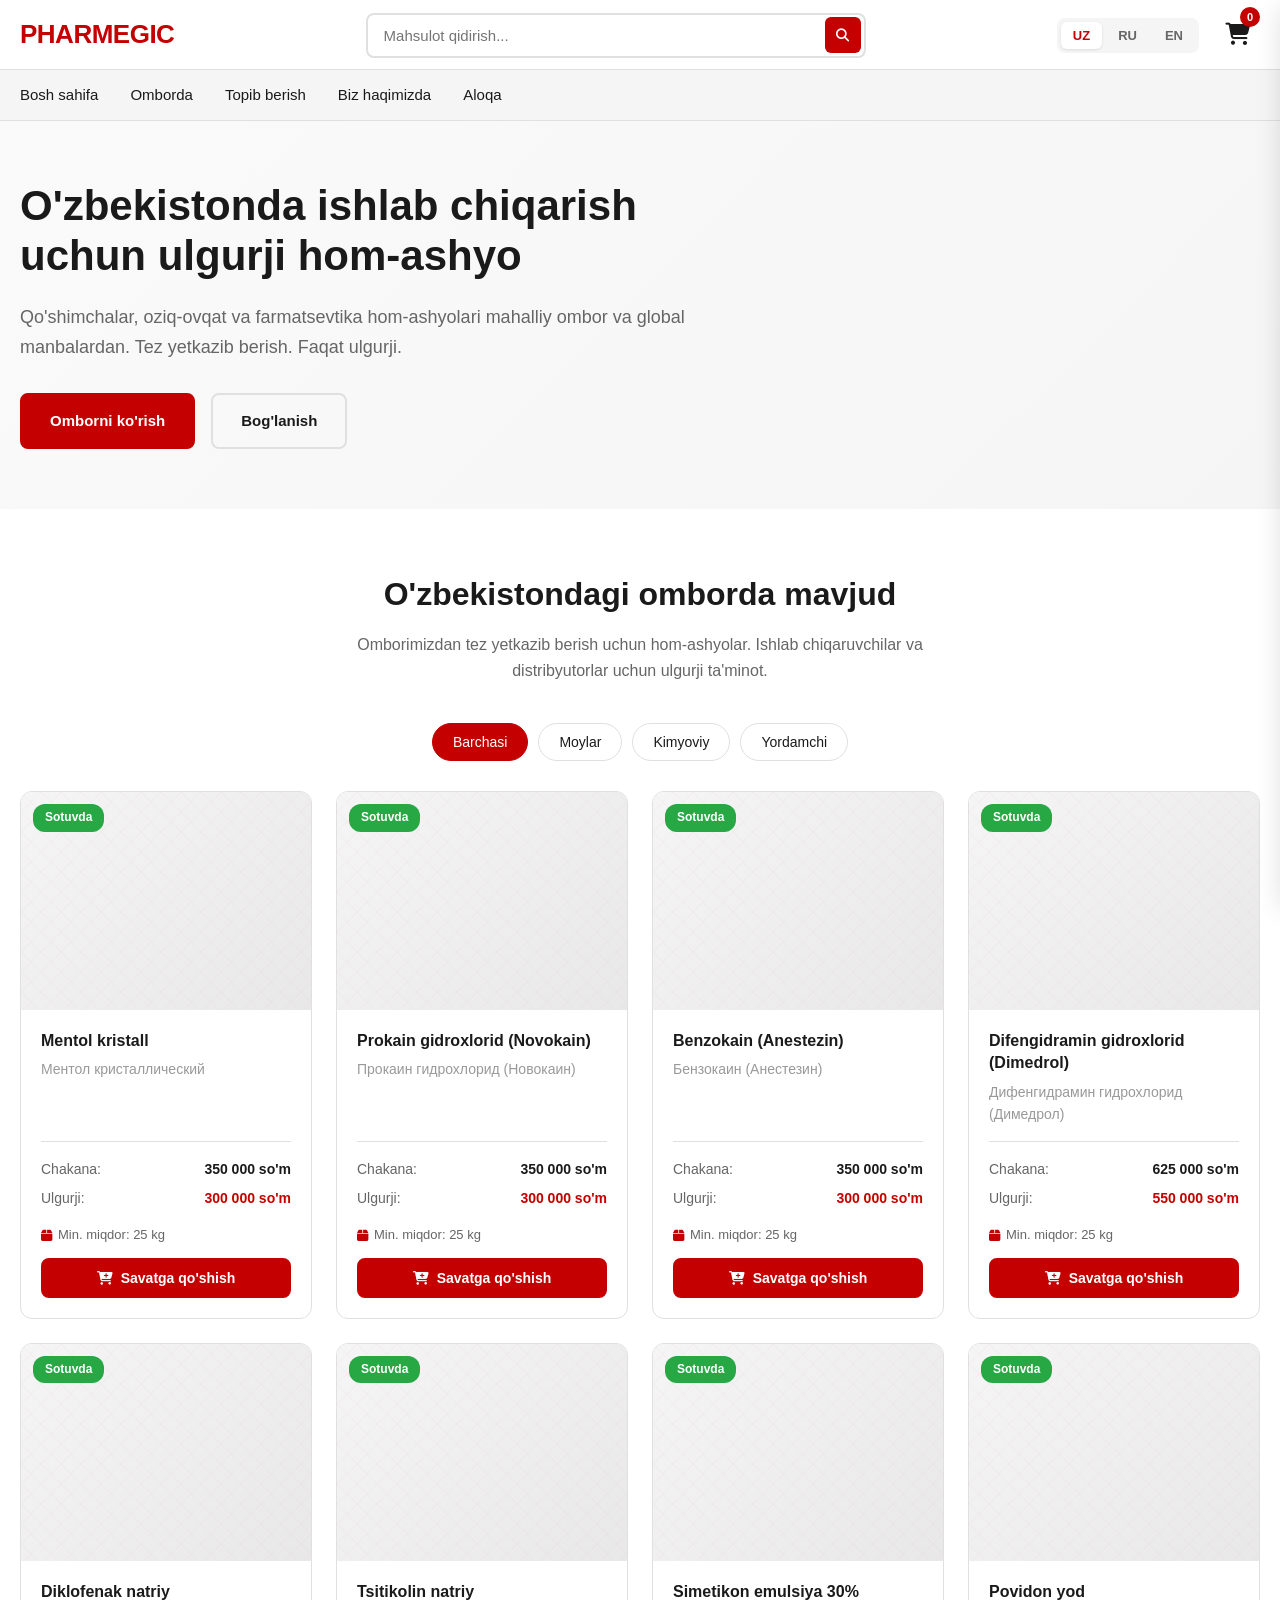
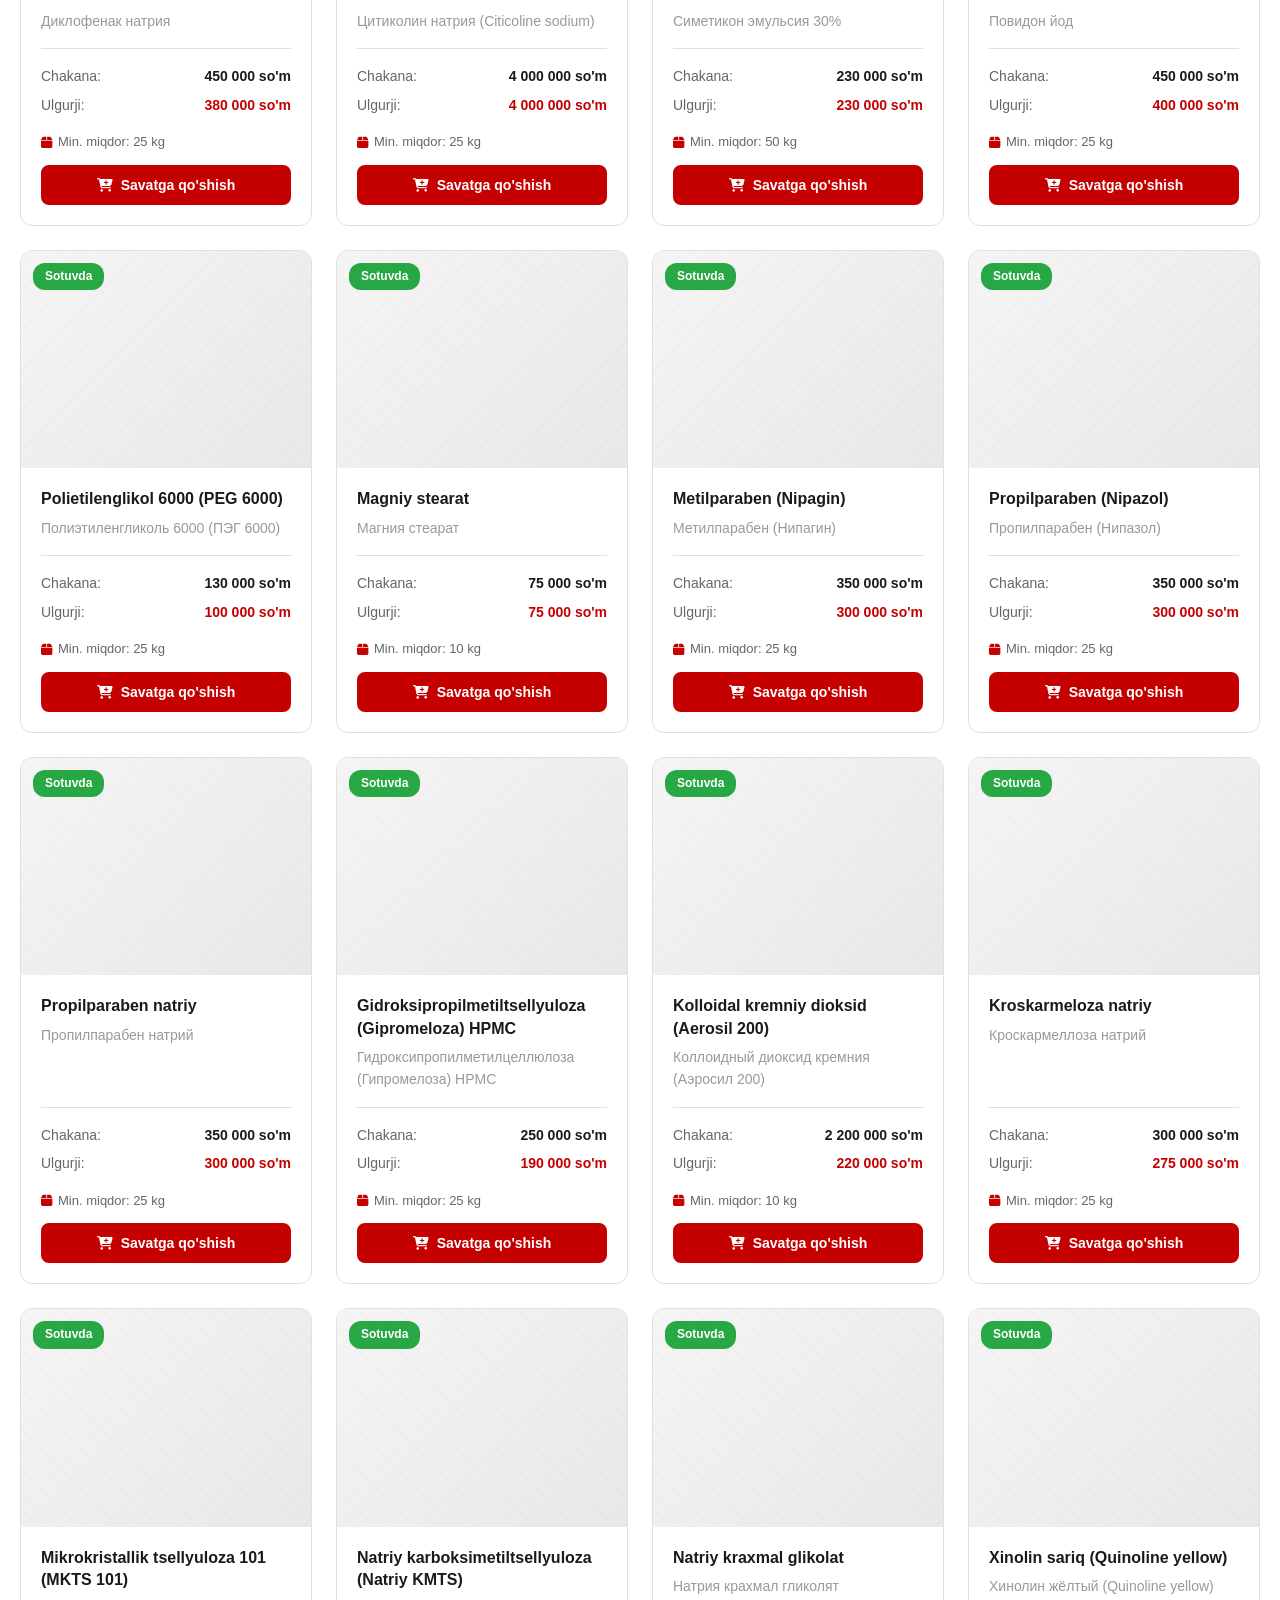
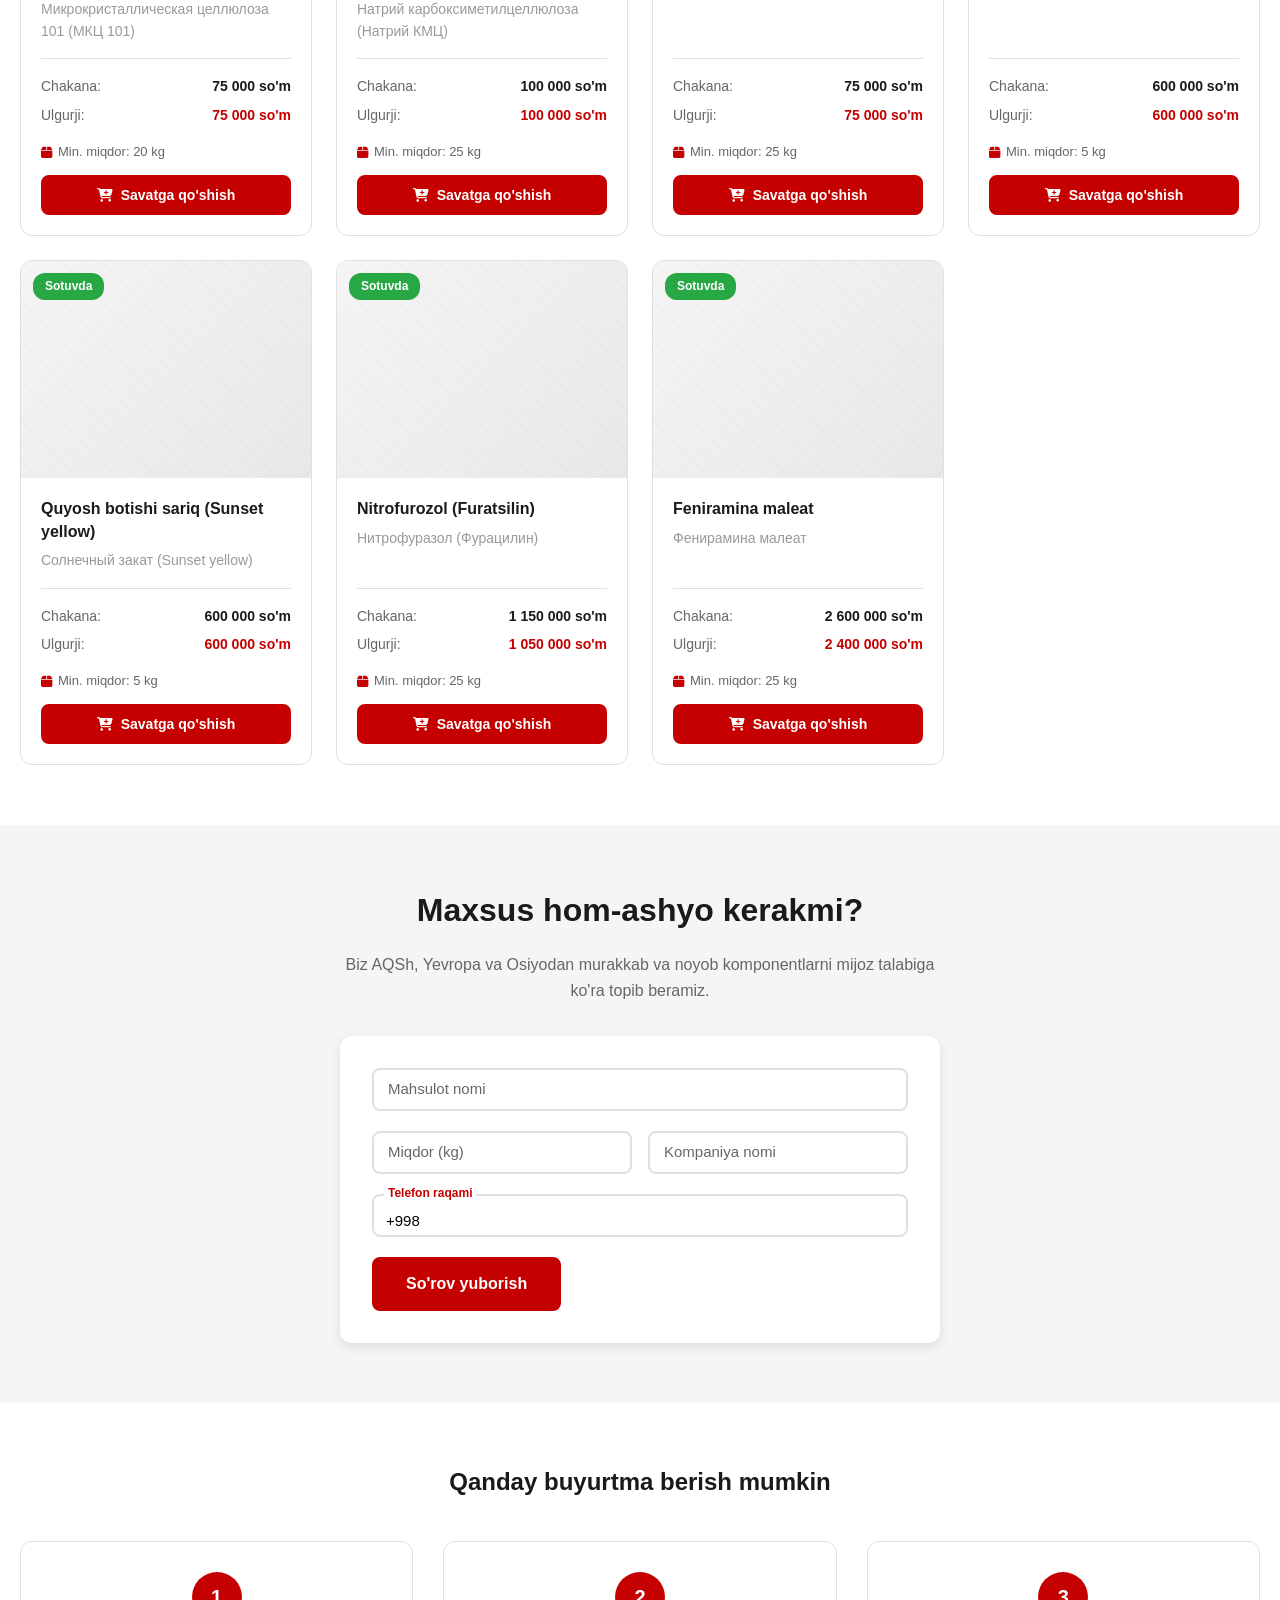
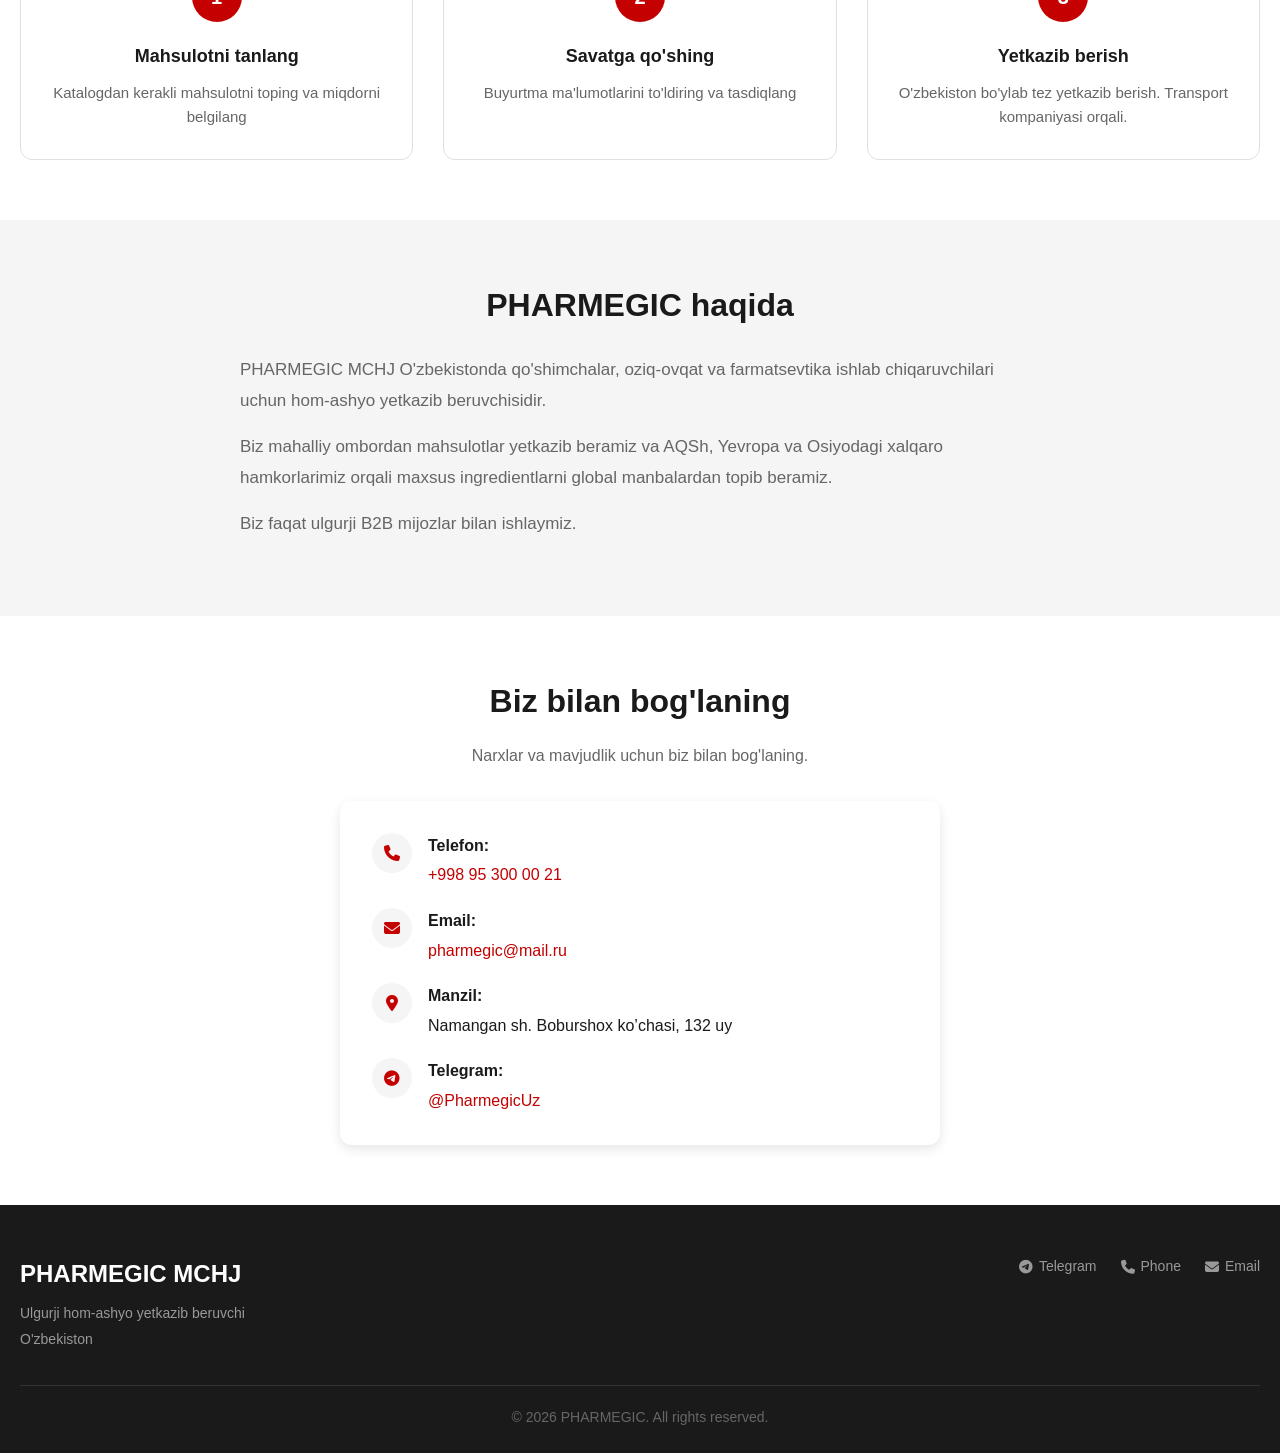
==== index.html @ c4063fd5 "Add files via upload" ====
<!DOCTYPE html>
<html lang="uz">
<head>
    <meta charset="UTF-8">
    <meta name="viewport" content="width=device-width, initial-scale=1.0, maximum-scale=1.0, user-scalable=no">
    <title>PHARMEGIC - Wholesale Raw Materials</title>
    <link rel="stylesheet" href="style.css">
    <link rel="stylesheet" href="https://cdnjs.cloudflare.com/ajax/libs/font-awesome/6.4.0/css/all.min.css">
<base target="_blank">
</head>
<script src="https://telegram.org/js/telegram-web-app.js"></script>
<body>
    <!-- Header -->
    <header class="header">
        <div class="container">
            <div class="header-inner">
                <a href="#" class="logo">PHARMEGIC</a>

                <div class="header-search">
                    <input type="text" id="searchInput" placeholder="Mahsulot qidirish..." data-uz="Mahsulot qidirish..." data-ru="Поиск товаров..." data-en="Search products...">
                    <button onclick="searchProducts()"><i class="fas fa-search"></i></button>
                </div>

                <div class="header-actions">
                    <div class="lang-switcher">
                        <button class="lang-btn active" onclick="setLang('uz')">UZ</button>
                        <button class="lang-btn" onclick="setLang('ru')">RU</button>
                        <button class="lang-btn" onclick="setLang('en')">EN</button>
                    </div>
                    <div class="cart-icon" onclick="toggleCart()">
                        <i class="fas fa-shopping-cart"></i>
                        <span class="cart-count" id="cartCount">0</span>
                    </div>
                    <button class="mobile-menu-btn" onclick="toggleMenu()">☰</button>
                </div>
            </div>
        </div>
    </header>

    <!-- Navigation -->
    <nav class="main-nav">
        <div class="container">
            <div class="nav-inner">
                <a href="#home" data-uz="Bosh sahifa" data-ru="Главная" data-en="Home">Bosh sahifa</a>
                <a href="#stock" data-uz="Omborda" data-ru="В наличии" data-en="In Stock">Omborda</a>
                <a href="#sourcing" data-uz="Topib berish" data-ru="Поиск" data-en="Sourcing">Topib berish</a>
                <a href="#about" data-uz="Biz haqimizda" data-ru="О нас" data-en="About">Biz haqimizda</a>
                <a href="#contact" data-uz="Aloqa" data-ru="Контакты" data-en="Contact">Aloqa</a>
            </div>
        </div>
    </nav>

    <!-- Mobile Menu -->
    <div class="mobile-menu" id="mobileMenu">
        <div class="mobile-search">
            <input type="text" id="mobileSearchInput" placeholder="Mahsulot qidirish...">
            <button onclick="searchProductsMobile()"><i class="fas fa-search"></i></button>
        </div>
        <nav class="mobile-nav">
            <a href="#home" onclick="toggleMenu()" data-uz="Bosh sahifa" data-ru="Главная" data-en="Home">Bosh sahifa</a>
            <a href="#stock" onclick="toggleMenu()" data-uz="Omborda" data-ru="В наличии" data-en="In Stock">Omborda</a>
            <a href="#sourcing" onclick="toggleMenu()" data-uz="Topib berish" data-ru="Поиск" data-en="Sourcing">Topib berish</a>
            <a href="#about" onclick="toggleMenu()" data-uz="Biz haqimizda" data-ru="О нас" data-en="About">Biz haqimizda</a>
            <a href="#contact" onclick="toggleMenu()" data-uz="Aloqa" data-ru="Контакты" data-en="Contact">Aloqa</a>
        </nav>
        <div class="mobile-cart-btn" onclick="toggleCart()">
            <i class="fas fa-shopping-cart"></i>
            <span data-uz="Savat" data-ru="Корзина" data-en="Cart">Savat</span>
            <span class="cart-count-mobile" id="cartCountMobile">0</span>
        </div>
    </div>

    <!-- Hero Section -->
    <section id="home" class="hero">
        <div class="container">
            <div class="hero-content">
                <h1 data-uz="O'zbekistonda ishlab chiqarish uchun ulgurji hom-ashyo" 
                    data-ru="Оптовое сырье для производства в Узбекистане" 
                    data-en="Wholesale Raw Materials for Production in Uzbekistan">
                    O'zbekistonda ishlab chiqarish uchun ulgurji hom-ashyo
                </h1>
                <p data-uz="Qo'shimchalar, oziq-ovqat va farmatsevtika hom-ashyolari mahalliy ombor va global manbalardan. Tez yetkazib berish. Faqat ulgurji." 
                   data-ru="Сырье для добавок, пищевых и фармацевтических продуктов из местного склада и глобальных источников. Быстрая доставка. Только опт." 
                   data-en="Supplements, food and pharmaceutical raw materials from local stock and global sourcing. Fast delivery. Wholesale only.">
                    Qo'shimchalar, oziq-ovqat va farmatsevtika hom-ashyolari mahalliy ombor va global manbalardan. Tez yetkazib berish. Faqat ulgurji.
                </p>
                <div class="hero-buttons">
                    <a href="#stock" class="btn btn-red" data-uz="Omborni ko'rish" data-ru="Смотреть склад" data-en="View Stock">Omborni ko'rish</a>
                    <a href="#contact" class="btn btn-outline" data-uz="Bog'lanish" data-ru="Связаться" data-en="Contact">Bog'lanish</a>
                </div>
            </div>
        </div>
    </section>

    <!-- Stock Section -->
    <section id="stock" class="section">
        <div class="container">
            <div class="section-header">
                <h2 data-uz="O'zbekistondagi omborda mavjud" data-ru="В наличии на складе в Узбекистане" data-en="Available from Stock in Uzbekistan">O'zbekistondagi omborda mavjud</h2>
                <p data-uz="Omborimizdan tez yetkazib berish uchun hom-ashyolar. Ishlab chiqaruvchilar va distribyutorlar uchun ulgurji ta'minot." 
                   data-ru="Сырье для быстрой доставки со склада. Оптовые поставки для производителей и дистрибьюторов." 
                   data-en="Raw materials available for fast delivery from our warehouse. Wholesale supply for manufacturers and distributors.">
                    Omborimizdan tez yetkazib berish uchun hom-ashyolar. Ishlab chiqaruvchilar va distribyutorlar uchun ulgurji ta'minot.
                </p>
            </div>

            <!-- Filters -->
            <div class="filters">
                <button class="filter-btn active" onclick="filterProducts('all')" data-uz="Barchasi" data-ru="Все" data-en="All">Barchasi</button>
                <button class="filter-btn" onclick="filterProducts('oil')" data-uz="Moylar" data-ru="Масла" data-en="Oils">Moylar</button>
                <button class="filter-btn" onclick="filterProducts('chemical')" data-uz="Kimyoviy" data-ru="Химические" data-en="Chemical">Kimyoviy</button>
                <button class="filter-btn" onclick="filterProducts('excipient')" data-uz="Yordamchi" data-ru="Вспомогательные" data-en="Excipients">Yordamchi</button>
            </div>

            <div class="products-grid" id="productsGrid">
                <!-- Products will be loaded by JS -->
            </div>
        </div>
    </section>

    <!-- Sourcing Section -->
    <section id="sourcing" class="section section-gray">
        <div class="container">
            <div class="sourcing-content">
                <h2 data-uz="Maxsus hom-ashyo kerakmi?" data-ru="Нужно специальное сырье?" data-en="Need a specific raw material?">Maxsus hom-ashyo kerakmi?</h2>
                <p data-uz="Biz AQSh, Yevropa va Osiyodan murakkab va noyob komponentlarni mijoz talabiga ko'ra topib beramiz." 
                   data-ru="Мы находим сложные и редкие ингредиенты из США, Европы и Азии по запросу клиента." 
                   data-en="We source complex and rare ingredients from USA, Europe and Asia under client request.">
                    Biz AQSh, Yevropa va Osiyodan murakkab va noyob komponentlarni mijoz talabiga ko'ra topib beramiz.
                </p>

                <form class="sourcing-form" id="sourcingForm" onsubmit="submitSourcingRequest(event)">
                    <div class="form-group">
                        <input type="text" id="sourcingProduct" required placeholder=" " 
                               data-uz-placeholder="Mahsulot nomi" data-ru-placeholder="Название продукта" data-en-placeholder="Product name">
                        <label data-uz="Mahsulot nomi" data-ru="Название продукта" data-en="Product name">Mahsulot nomi</label>
                    </div>
                    <div class="form-row">
                        <div class="form-group">
                            <input type="number" id="sourcingQuantity" required placeholder=" " min="1">
                            <label data-uz="Miqdor (kg)" data-ru="Количество (кг)" data-en="Quantity (kg)">Miqdor (kg)</label>
                        </div>
                        <div class="form-group">
                            <input type="text" id="sourcingCompany" required placeholder=" ">
                            <label data-uz="Kompaniya nomi" data-ru="Название компании" data-en="Company name">Kompaniya nomi</label>
                        </div>
                    </div>
                    <div class="form-group">
                        <input type="tel" id="sourcingPhone" required placeholder=" " value="+998">
                        <label data-uz="Telefon raqami" data-ru="Номер телефона" data-en="Phone number">Telefon raqami</label>
                    </div>
                    <button type="submit" class="btn btn-red btn-large" data-uz="So'rov yuborish" data-ru="Отправить запрос" data-en="Send request">So'rov yuborish</button>
                </form>
            </div>
        </div>
    </section>

    <!-- How to Order -->
    <section class="section">
        <div class="container">
            <h2 class="text-center" data-uz="Qanday buyurtma berish mumkin" data-ru="Как сделать заказ" data-en="How to order">Qanday buyurtma berish mumkin</h2>
            <div class="steps">
                <div class="step">
                    <div class="step-number">1</div>
                    <h3 data-uz="Mahsulotni tanlang" data-ru="Выберите продукт" data-en="Select product">Mahsulotni tanlang</h3>
                    <p data-uz="Katalogdan kerakli mahsulotni toping va miqdorni belgilang" 
                       data-ru="Найдите нужный продукт в каталоге и укажите количество" 
                       data-en="Find the product in catalog and specify quantity">Katalogdan kerakli mahsulotni toping va miqdorni belgilang</p>
                </div>
                <div class="step">
                    <div class="step-number">2</div>
                    <h3 data-uz="Savatga qo'shing" data-ru="Добавьте в корзину" data-en="Add to cart">Savatga qo'shing</h3>
                    <p data-uz="Buyurtma ma'lumotlarini to'ldiring va tasdiqlang" 
                       data-ru="Заполните данные заказа и подтвердите" 
                       data-en="Fill order details and confirm">Buyurtma ma'lumotlarini to'ldiring va tasdiqlang</p>
                </div>
                <div class="step">
                    <div class="step-number">3</div>
                    <h3 data-uz="Yetkazib berish" data-ru="Доставка" data-en="Delivery">Yetkazib berish</h3>
                    <p data-uz="O'zbekiston bo'ylab tez yetkazib berish. Transport kompaniyasi orqali." 
                       data-ru="Быстрая доставка по Узбекистану. Через транспортную компанию." 
                       data-en="Fast delivery across Uzbekistan. Via transport company.">O'zbekiston bo'ylab tez yetkazib berish. Transport kompaniyasi orqali.</p>
                </div>
            </div>
        </div>
    </section>

    <!-- About Section -->
    <section id="about" class="section section-gray">
        <div class="container">
            <div class="about-content">
                <h2 data-uz="PHARMEGIC haqida" data-ru="О PHARMEGIC" data-en="About PHARMEGIC">PHARMEGIC haqida</h2>
                <p data-uz="PHARMEGIC MCHJ O'zbekistonda qo'shimchalar, oziq-ovqat va farmatsevtika ishlab chiqaruvchilari uchun hom-ashyo yetkazib beruvchisidir." 
                   data-ru="PHARMEGIC МЧЖ — поставщик сырья для производителей добавок, пищевых и фармацевтических продуктов в Узбекистане." 
                   data-en="PHARMEGIC LLC is a raw materials supplier for supplement, food and pharmaceutical manufacturers in Uzbekistan.">
                    PHARMEGIC MCHJ O'zbekistonda qo'shimchalar, oziq-ovqat va farmatsevtika ishlab chiqaruvchilari uchun hom-ashyo yetkazib beruvchisidir.
                </p>
                <p data-uz="Biz mahalliy ombordan mahsulotlar yetkazib beramiz va AQSh, Yevropa va Osiyodagi xalqaro hamkorlarimiz orqali maxsus ingredientlarni global manbalardan topib beramiz." 
                   data-ru="Мы поставляем продукцию из местного склада и находим специальные ингредиенты из глобальных источников через наших международных партнеров в США, Европе и Азии." 
                   data-en="We supply products from local stock and source special ingredients globally through our international partners in the USA, Europe and Asia.">
                    Biz mahalliy ombordan mahsulotlar yetkazib beramiz va AQSh, Yevropa va Osiyodagi xalqaro hamkorlarimiz orqali maxsus ingredientlarni global manbalardan topib beramiz.
                </p>
                <p data-uz="Biz faqat ulgurji B2B mijozlar bilan ishlaymiz." data-ru="Мы работаем только с оптовыми B2B клиентами." data-en="We work only with wholesale B2B clients.">
                    <strong>Biz faqat ulgurji B2B mijozlar bilan ishlaymiz.</strong>
                </p>
            </div>
        </div>
    </section>

    <!-- Contact Section -->
    <section id="contact" class="section">
        <div class="container">
            <div class="contact-content">
                <h2 data-uz="Biz bilan bog'laning" data-ru="Свяжитесь с нами" data-en="Contact us">Biz bilan bog'laning</h2>
                <p data-uz="Narxlar va mavjudlik uchun biz bilan bog'laning." 
                   data-ru="Для уточнения цен и наличия свяжитесь с нами." 
                   data-en="For prices and availability please contact us.">
                    Narxlar va mavjudlik uchun biz bilan bog'laning.
                </p>

                <div class="contact-info">
                    <div class="contact-item">
                        <i class="fas fa-phone"></i>
                        <div>
                            <strong data-uz="Telefon:" data-ru="Телефон:" data-en="Phone:">Telefon:</strong>
                            <a href="tel:+998953000021">+998 95 300 00 21</a>
                        </div>
                    </div>
                    <div class="contact-item">
                        <i class="fas fa-envelope"></i>
                        <div>
                            <strong>Email:</strong>
                            <a href="mailto:pharmegic@mail.ru">pharmegic@mail.ru</a>
                        </div>
                    </div>
                    <div class="contact-item">
                        <i class="fas fa-map-marker-alt"></i>
                        <div>
                            <strong data-uz="Manzil:" data-ru="Адрес:" data-en="Address:">Manzil:</strong>
                            <span data-uz="Namangan sh. Boburshox ko’chasi, 132 uy" data-ru="Город Наманган, улица Бабуршок, дом 132" data-en="Namangan city, Baburshok street, house 132">Namangan sh. Boburshox ko’chasi, 132 uy</span>
                        </div>
                    </div>
                    <div class="contact-item">
                        <i class="fab fa-telegram"></i>
                        <div>
                            <strong>Telegram:</strong>
                            <a href="https://t.me/PharmegicUz" target="_blank">@PharmegicUz</a>
                        </div>
                    </div>
                </div>
            </div>
        </div>
    </section>

    <!-- Footer -->
    <footer class="footer">
        <div class="container">
            <div class="footer-content">
                <div class="footer-brand">
                    <h3>PHARMEGIC MCHJ</h3>
                    <p data-uz="Ulgurji hom-ashyo yetkazib beruvchi" data-ru="Поставщик оптового сырья" data-en="Wholesale raw materials supplier">Ulgurji hom-ashyo yetkazib beruvchi</p>
                    <p>O'zbekiston</p>
                </div>
                <div class="footer-links">
                    <a href="https://t.me/PharmegicUz" target="_blank"><i class="fab fa-telegram"></i> Telegram</a>
                    <a href="tel:+998953000021"><i class="fas fa-phone"></i> Phone</a>
                    <a href="mailto:pharmegic@mail.ru"><i class="fas fa-envelope"></i> Email</a>
                </div>
            </div>
            <div class="footer-bottom">
                <p>&copy; 2026 PHARMEGIC. All rights reserved.</p>
            </div>
        </div>
    </footer>

    <!-- Product Modal -->
    <div class="modal" id="productModal">
        <div class="modal-content modal-large">
            <button class="modal-close" onclick="closeModal()">&times;</button>
            <div class="modal-body" id="modalBody">
                <!-- Content loaded by JS -->
            </div>
        </div>
    </div>

    <!-- Cart Sidebar -->
    <div class="cart-sidebar" id="cartSidebar">
        <div class="cart-header">
            <h3 data-uz="Savat" data-ru="Корзина" data-en="Cart">Savat</h3>
            <button class="cart-close" onclick="toggleCart()">&times;</button>
        </div>
        <div class="cart-items" id="cartItems">
            <!-- Cart items loaded by JS -->
        </div>
        <div class="cart-footer" id="cartFooter">
            <div class="cart-total">
                <span data-uz="Jami:" data-ru="Итого:" data-en="Total:">Jami:</span>
                <strong id="cartTotal">0</strong>
            </div>
            <button class="btn btn-red btn-block" onclick="openUserTypeModal()" data-uz="Buyurtma berish" data-ru="Оформить заказ" data-en="Place order">Buyurtma berish</button>
        </div>
    </div>
    <div class="cart-overlay" id="cartOverlay" onclick="toggleCart()"></div>

    <!-- User Type Selection Modal -->
    <div class="modal" id="userTypeModal">
        <div class="modal-content">
            <button class="modal-close" onclick="closeUserTypeModal()">&times;</button>
            <div class="modal-body">
                <h2 class="text-center" data-uz="Kim sifatida davom etasiz?" data-ru="Как вы хотите продолжить?" data-en="How would you like to continue?">Kim sifatida davom etasiz?</h2>
                <p class="text-center text-muted" data-uz="Iltimos, shaxs turini tanlang" data-ru="Пожалуйста, выберите тип лица" data-en="Please select user type">Iltimos, shaxs turini tanlang</p>

                <div class="user-type-options">
                    <div class="user-type-card" onclick="selectUserType('individual')">
                        <div class="user-type-icon">
                            <i class="fas fa-user"></i>
                        </div>
                        <h3 data-uz="Jismoniy shaxs" data-ru="Физическое лицо" data-en="Individual">Jismoniy shaxs</h3>
                        <p data-uz="Click orqali to'lov" data-ru="Оплата через Click" data-en="Payment via Click">Click orqali to'lov</p>
                        <span class="user-type-badge" data-uz="Tez va qulay" data-ru="Быстро и удобно" data-en="Fast & easy">Tez va qulay</span>
                    </div>

                    <div class="user-type-card" onclick="selectUserType('legal')">
                        <div class="user-type-icon legal">
                            <i class="fas fa-building"></i>
                        </div>
                        <h3 data-uz="Yuridik shaxs" data-ru="Юридическое лицо" data-en="Legal entity">Yuridik shaxs</h3>
                        <p data-uz="Dogovor orqali hisob-kitob" data-ru="Оплата по договору" data-en="Payment by contract">Dogovor orqali hisob-kitob</p>
                        <span class="user-type-badge legal" data-uz="Rasmiy hujjatlar" data-ru="Официальные документы" data-en="Official documents">Rasmiy hujjatlar</span>
                    </div>
                </div>
            </div>
        </div>
    </div>

    <!-- Individual Checkout Modal (Click Payment) - EMAIL REMOVED -->
    
    <!-- Individual Checkout Modal (Click Payment) -->
    <div class="modal" id="individualCheckoutModal">
        <div class="modal-content">
            <button class="modal-close" onclick="closeIndividualCheckout()">&times;</button>
            <div class="modal-body">
                <div class="checkout-header">
                    <div class="checkout-icon individual">
                        <i class="fas fa-user"></i>
                    </div>
                    <h2 data-uz="Jismoniy shaxs uchun buyurtma" data-ru="Заказ для физического лица" data-en="Order for individual">Jismoniy shaxs uchun buyurtma</h2>
                    <p class="payment-method" data-uz="To'lov usuli: Click" data-ru="Способ оплаты: Click" data-en="Payment method: Click">To'lov usuli: Click</p>
                </div>

                <form id="individualCheckoutForm" onsubmit="submitIndividualOrder(event)">
                    <div class="form-group">
                        <input type="text" id="individualName" required placeholder=" ">
                        <label data-uz="Ism familiya" data-ru="ФИО" data-en="Full name">Ism familiya</label>
                    </div>
                    <div class="form-group">
                        <input type="tel" id="individualPhone" required placeholder=" " value="+998">
                        <label data-uz="Telefon raqami" data-ru="Номер телефона" data-en="Phone number">Telefon raqami</label>
                    </div>
                    <div class="form-group">
                        <textarea id="individualAddress" rows="2" required placeholder=" "></textarea>
                        <label data-uz="Yetkazib berish manzili" data-ru="Адрес доставки" data-en="Delivery address">Yetkazib berish manzili</label>
                    </div>
                    <div class="form-group">
                        <textarea id="individualComment" rows="2" placeholder=" "></textarea>
                        <label data-uz="Izoh (ixtiyoriy)" data-ru="Комментарий (необязательно)" data-en="Comment (optional)">Izoh (ixtiyoriy)</label>
                    </div>

                    <div class="order-summary" id="individualOrderSummary">
                        <!-- Order summary -->
                    </div>

                    <!-- O'CHIRILDI: Bu bo'lim endi kerak emas -->
                    <!-- 
                    <div class="payment-info">
                        ...
                    </div> 
                    -->

                    <button type="submit" class="btn btn-red btn-large btn-block" data-uz="Buyurtma berish va to'lov" data-ru="Оформить заказ и оплатить" data-en="Place order and pay">
                        <i class="fas fa-lock"></i> Buyurtma berish va to'lov
                    </button>
                    
                    <p style="text-align: center; margin-top: 12px; font-size: 13px; color: #666;">
                        <i class="fas fa-shield-alt"></i> 
                        <span data-uz="Click orqali xavfsiz to'lov" data-ru="Безопасная оплата через Click" data-en="Secure payment via Click">Click orqali xavfsiz to'lov</span>
                    </p>
                </form>
            </div>
        </div>
    </div>


    <!-- Legal Checkout Modal (Contract) - EMAIL REMOVED -->
    <div class="modal" id="legalCheckoutModal">
        <div class="modal-content modal-large">
            <button class="modal-close" onclick="closeLegalCheckout()">&times;</button>
            <div class="modal-body">
                <div class="checkout-header">
                    <div class="checkout-icon legal">
                        <i class="fas fa-building"></i>
                    </div>
                    <h2 data-uz="Yuridik shaxs uchun buyurtma" data-ru="Заказ для юридического лица" data-en="Order for legal entity">Yuridik shaxs uchun buyurtma</h2>
                    <p class="payment-method" data-uz="To'lov usuli: Bank o'tkazmasi (Dogovor)" data-ru="Способ оплаты: Банковский перевод (Договор)" data-en="Payment method: Bank transfer (Contract)">To'lov usuli: Bank o'tkazmasi (Dogovor)</p>
                </div>

                <form id="legalCheckoutForm" onsubmit="submitLegalOrder(event)">
                    <div class="form-sections">
                        <div class="form-section">
                            <h4 data-uz="Kompaniya ma'lumotlari" data-ru="Данные компании" data-en="Company information">Kompaniya ma'lumotlari</h4>
                            <div class="form-group">
                                <input type="text" id="legalCompanyName" required placeholder=" ">
                                <label data-uz="Kompaniya nomi (to'liq)" data-ru="Название компании (полное)" data-en="Company name (full)">Kompaniya nomi (to'liq)</label>
                            </div>
                            <div class="form-row">
                                <div class="form-group">
                                    <input type="text" id="legalInn" required placeholder=" ">
                                    <label data-uz="INN" data-ru="ИНН" data-en="TIN">INN</label>
                                </div>
                                <div class="form-group">
                                    <input type="text" id="legalAccount" required placeholder=" ">
                                    <label data-uz="Hisob raqam" data-ru="Расчетный счет" data-en="Account number">Hisob raqam</label>
                                </div>
                            </div>
                            <div class="form-group">
                                <input type="text" id="legalBank" required placeholder=" ">
                                <label data-uz="Bank nomi" data-ru="Название банка" data-en="Bank name">Bank nomi</label>
                            </div>
                            <div class="form-row">
                                <div class="form-group">
                                    <input type="text" id="legalMfo" required placeholder=" ">
                                    <label data-uz="MFO" data-ru="МФО" data-en="MFI">MFO</label>
                                </div>
                                <div class="form-group">
                                    <input type="text" id="legalOked" placeholder=" ">
                                    <label data-uz="OKED (ixtiyoriy)" data-ru="ОКЭД (необязательно)" data-en="OKED (optional)">OKED (ixtiyoriy)</label>
                                </div>
                            </div>
                        </div>

                        <div class="form-section">
                            <h4 data-uz="Aloqa ma'lumotlari" data-ru="Контактные данные" data-en="Contact information">Aloqa ma'lumotlari</h4>
                            <div class="form-row">
                                <div class="form-group">
                                    <input type="text" id="legalDirector" required placeholder=" ">
                                    <label data-uz="Rahbar FIO" data-ru="ФИО руководителя" data-en="Director full name">Rahbar FIO</label>
                                </div>
                                <div class="form-group">
                                    <input type="text" id="legalPosition" required placeholder=" ">
                                    <label data-uz="Lavozimi" data-ru="Должность" data-en="Position">Lavozimi</label>
                                </div>
                            </div>
                            <div class="form-group">
                                <input type="tel" id="legalPhone" required placeholder=" " value="+998">
                                <label data-uz="Telefon raqami" data-ru="Номер телефона" data-en="Phone number">Telefon raqami</label>
                            </div>
                        </div>

                        <div class="form-section">
                            <h4 data-uz="Yetkazib berish" data-ru="Доставка" data-en="Delivery">Yetkazib berish</h4>
                            <div class="form-group">
                                <textarea id="legalAddress" rows="2" required placeholder=" "></textarea>
                                <label data-uz="Yetkazib berish manzili" data-ru="Адрес доставки" data-en="Delivery address">Yetkazib berish manzili</label>
                            </div>
                            <div class="form-group">
                                <textarea id="legalComment" rows="2" placeholder=" "></textarea>
                                <label data-uz="Izoh (ixtiyoriy)" data-ru="Комментарий (необязательно)" data-en="Comment (optional)">Izoh (ixtiyoriy)</label>
                            </div>
                        </div>
                    </div>

                    <div class="order-summary" id="legalOrderSummary">
                        <!-- Order summary -->
                    </div>

                    <div class="contract-info">
                        <div class="contract-info-item">
                            <i class="fas fa-file-contract"></i>
                            <div>
                                <strong data-uz="Dogovor asosida" data-ru="На основе договора" data-en="Based on contract">Dogovor asosida</strong>
                                <p data-uz="Buyurtma qabul qilingach, dogovor va hisob-faktura yuboriladi" data-ru="После подтверждения заказа будут отправлены договор и счет-фактура" data-en="After order confirmation, contract and invoice will be sent">Buyurtma qabul qilingach, dogovor va hisob-faktura yuboriladi</p>
                            </div>
                        </div>
                    </div>

                    <button type="submit" class="btn btn-red btn-large btn-block" data-uz="Buyurtma berish" data-ru="Оформить заказ" data-en="Place order">Buyurtma berish</button>
                </form>
            </div>
        </div>
    </div>

    <!-- Order Success Modal -->
    <div class="modal" id="successModal">
        <div class="modal-content modal-small">
            <div class="modal-body text-center">
                <div class="success-icon">
                    <i class="fas fa-check-circle"></i>
                </div>
                <h2 data-uz="Buyurtma qabul qilindi!" data-ru="Заказ принят!" data-en="Order received!">Buyurtma qabul qilindi!</h2>
                <p id="successMessage" data-uz="Tez orada siz bilan bog'lanamiz." data-ru="Мы свяжемся с вами в ближайшее время." data-en="We will contact you soon.">Tez orada siz bilan bog'lanamiz.</p>
                <button class="btn btn-red" onclick="closeSuccessModal()" data-uz="Yopish" data-ru="Закрыть" data-en="Close">Yopish</button>
            </div>
        </div>
    </div>

    <script src="menu.js"></script>
    <script src="script.js"></script>
</body>
</html>
---- style.css ----
/* Reset & Base */
* {
    margin: 0;
    padding: 0;
    box-sizing: border-box;
}

:root {
    --color-primary: #C40000;
    --color-primary-dark: #a00000;
    --color-primary-light: #ff1a1a;
    --color-text: #1a1a1a;
    --color-text-light: #666;
    --color-text-muted: #999;
    --color-bg: #ffffff;
    --color-bg-gray: #f5f5f5;
    --color-bg-light: #fafafa;
    --color-border: #e0e0e0;
    --color-footer: #1a1a1a;
    --color-success: #28a745;
    --shadow-sm: 0 1px 3px rgba(0,0,0,0.1);
    --shadow-md: 0 4px 12px rgba(0,0,0,0.1);
    --shadow-lg: 0 8px 24px rgba(0,0,0,0.12);
    --radius-sm: 6px;
    --radius-md: 8px;
    --radius-lg: 12px;
    --font-family: -apple-system, BlinkMacSystemFont, 'Segoe UI', Roboto, 'Helvetica Neue', Arial, sans-serif;
    --transition: all 0.3s ease;
}

html {
    scroll-behavior: smooth;
}

body {
    font-family: var(--font-family);
    color: var(--color-text);
    line-height: 1.6;
    background: var(--color-bg);
    overflow-x: hidden;
}

.container {
    max-width: 1280px;
    margin: 0 auto;
    padding: 0 20px;
}

/* Header */
.header {
    position: fixed;
    top: 0;
    left: 0;
    right: 0;
    background: var(--color-bg);
    border-bottom: 1px solid var(--color-border);
    z-index: 1000;
    height: 70px;
}

.header-inner {
    display: flex;
    align-items: center;
    justify-content: space-between;
    height: 70px;
    gap: 20px;
}

.logo {
    font-size: 26px;
    font-weight: 800;
    color: var(--color-primary);
    text-decoration: none;
    letter-spacing: -0.5px;
    flex-shrink: 0;
}

.header-search {
    flex: 1;
    max-width: 500px;
    position: relative;
}

.header-search input {
    width: 100%;
    padding: 12px 45px 12px 16px;
    border: 2px solid var(--color-border);
    border-radius: var(--radius-md);
    font-size: 15px;
    transition: var(--transition);
}

.header-search input:focus {
    outline: none;
    border-color: var(--color-primary);
}

.header-search button {
    position: absolute;
    right: 5px;
    top: 50%;
    transform: translateY(-50%);
    background: var(--color-primary);
    color: white;
    border: none;
    width: 36px;
    height: 36px;
    border-radius: var(--radius-sm);
    cursor: pointer;
    transition: var(--transition);
}

.header-search button:hover {
    background: var(--color-primary-dark);
}

.header-actions {
    display: flex;
    align-items: center;
    gap: 16px;
}

.lang-switcher {
    display: flex;
    gap: 4px;
    background: var(--color-bg-gray);
    padding: 4px;
    border-radius: var(--radius-md);
}

.lang-btn {
    background: none;
    border: none;
    padding: 6px 12px;
    cursor: pointer;
    font-size: 13px;
    font-weight: 600;
    color: var(--color-text-light);
    transition: var(--transition);
    border-radius: var(--radius-sm);
}

.lang-btn.active {
    color: var(--color-primary);
    background: white;
    box-shadow: var(--shadow-sm);
}

.cart-icon {
    position: relative;
    cursor: pointer;
    padding: 10px;
    font-size: 22px;
    color: var(--color-text);
    transition: var(--transition);
}

.cart-icon:hover {
    color: var(--color-primary);
}

.cart-count {
    position: absolute;
    top: 0;
    right: 0;
    background: var(--color-primary);
    color: white;
    font-size: 11px;
    font-weight: 700;
    width: 20px;
    height: 20px;
    border-radius: 50%;
    display: flex;
    align-items: center;
    justify-content: center;
}

.mobile-menu-btn {
    display: none;
    background: none;
    border: none;
    font-size: 24px;
    cursor: pointer;
    color: var(--color-text);
    width: 40px;
    height: 40px;
    align-items: center;
    justify-content: center;
    border-radius: var(--radius-md);
}

.mobile-menu-btn:hover {
    background: var(--color-bg-gray);
}

/* Main Navigation */
.main-nav {
    background: var(--color-bg-gray);
    border-bottom: 1px solid var(--color-border);
    margin-top: 70px;
}

.nav-inner {
    display: flex;
    gap: 32px;
    height: 50px;
    align-items: center;
    overflow-x: auto;
    -webkit-overflow-scrolling: touch;
}

.nav-inner::-webkit-scrollbar {
    display: none;
}

.nav-inner a {
    text-decoration: none;
    color: var(--color-text);
    font-size: 15px;
    font-weight: 500;
    transition: var(--transition);
    position: relative;
    white-space: nowrap;
}

.nav-inner a:hover {
    color: var(--color-primary);
}

.nav-inner a::after {
    content: '';
    position: absolute;
    bottom: -16px;
    left: 0;
    width: 0;
    height: 2px;
    background: var(--color-primary);
    transition: var(--transition);
}

.nav-inner a:hover::after {
    width: 100%;
}

/* Mobile Menu */
.mobile-menu {
    display: none;
    position: fixed;
    top: 70px;
    left: 0;
    right: 0;
    bottom: 0;
    background: var(--color-bg);
    z-index: 999;
    padding: 20px;
    overflow-y: auto;
}

.mobile-menu.active {
    display: block;
}

.mobile-search {
    display: flex;
    gap: 10px;
    margin-bottom: 20px;
}

.mobile-search input {
    flex: 1;
    padding: 12px 16px;
    border: 2px solid var(--color-border);
    border-radius: var(--radius-md);
    font-size: 15px;
}

.mobile-search button {
    background: var(--color-primary);
    color: white;
    border: none;
    padding: 12px 20px;
    border-radius: var(--radius-md);
    cursor: pointer;
}

.mobile-nav {
    display: flex;
    flex-direction: column;
    gap: 5px;
}

.mobile-nav a {
    font-size: 18px;
    text-decoration: none;
    color: var(--color-text);
    padding: 15px;
    border-radius: var(--radius-md);
    transition: var(--transition);
}

.mobile-nav a:hover {
    background: var(--color-bg-gray);
    color: var(--color-primary);
}

.mobile-cart-btn {
    display: flex;
    align-items: center;
    gap: 10px;
    margin-top: 20px;
    padding: 15px;
    background: var(--color-primary);
    color: white;
    border-radius: var(--radius-md);
    font-size: 16px;
    font-weight: 600;
    cursor: pointer;
}

.cart-count-mobile {
    margin-left: auto;
    background: white;
    color: var(--color-primary);
    padding: 2px 10px;
    border-radius: 12px;
    font-size: 14px;
}

/* Hero Section */
.hero {
    padding: 60px 0;
    background: linear-gradient(135deg, var(--color-bg-light) 0%, var(--color-bg-gray) 100%);
}

.hero-content {
    max-width: 700px;
}

.hero h1 {
    font-size: 42px;
    line-height: 1.2;
    margin-bottom: 20px;
    font-weight: 700;
    color: var(--color-text);
}

.hero p {
    font-size: 18px;
    color: var(--color-text-light);
    margin-bottom: 30px;
    line-height: 1.7;
}

.hero-buttons {
    display: flex;
    gap: 16px;
    flex-wrap: wrap;
}

/* Buttons */
.btn {
    display: inline-flex;
    align-items: center;
    justify-content: center;
    gap: 8px;
    padding: 14px 28px;
    font-size: 15px;
    font-weight: 600;
    text-decoration: none;
    border-radius: var(--radius-md);
    cursor: pointer;
    transition: var(--transition);
    border: 2px solid transparent;
}

.btn-red {
    background: var(--color-primary);
    color: white;
    border-color: var(--color-primary);
}

.btn-red:hover {
    background: var(--color-primary-dark);
    border-color: var(--color-primary-dark);
    transform: translateY(-2px);
    box-shadow: var(--shadow-md);
}

.btn-outline {
    background: transparent;
    color: var(--color-text);
    border-color: var(--color-border);
}

.btn-outline:hover {
    border-color: var(--color-primary);
    color: var(--color-primary);
    background: rgba(196, 0, 0, 0.05);
}

.btn-large {
    padding: 16px 32px;
    font-size: 16px;
}

.btn-sm {
    padding: 10px 16px;
    font-size: 14px;
}

.btn-block {
    width: 100%;
}

/* Sections */
.section {
    padding: 60px 0;
}

.section-gray {
    background: var(--color-bg-gray);
}

.section-header {
    text-align: center;
    margin-bottom: 40px;
}

.section-header h2 {
    font-size: 32px;
    margin-bottom: 12px;
    font-weight: 700;
}

.section-header p {
    font-size: 16px;
    color: var(--color-text-light);
    max-width: 600px;
    margin: 0 auto;
}

.text-center {
    text-align: center;
}

/* Filters */
.filters {
    display: flex;
    gap: 10px;
    margin-bottom: 30px;
    flex-wrap: wrap;
    justify-content: center;
}

.filter-btn {
    padding: 10px 20px;
    border: 1px solid var(--color-border);
    background: white;
    border-radius: 25px;
    cursor: pointer;
    font-size: 14px;
    font-weight: 500;
    transition: var(--transition);
    color: var(--color-text);
}

.filter-btn:hover {
    border-color: var(--color-primary);
    color: var(--color-primary);
}

.filter-btn.active {
    background: var(--color-primary);
    color: white;
    border-color: var(--color-primary);
}

/* Products Grid */
.products-grid {
    display: grid;
    grid-template-columns: repeat(auto-fill, minmax(280px, 1fr));
    gap: 24px;
}

.product-card {
    background: var(--color-bg);
    border: 1px solid var(--color-border);
    border-radius: var(--radius-lg);
    overflow: hidden;
    cursor: pointer;
    transition: var(--transition);
    display: flex;
    flex-direction: column;
}

.product-card:hover {
    border-color: var(--color-primary);
    box-shadow: var(--shadow-lg);
    transform: translateY(-4px);
}

/* Asosiy rasm konteyneri - 4:3 nisbat */
.product-image {
    position: relative;
    width: 100%;
    aspect-ratio: 4 / 3; /* ✅ Zamonaviy nisbat */
    overflow: hidden;
    background: linear-gradient(135deg, #f5f5f5 0%, #e8e8e8 100%);
    border-radius: var(--radius-md) var(--radius-md) 0 0;
    display: flex;
    align-items: center;
    justify-content: center;
}

/* Rasm uslubi - yuqori va past qism to'liq ko'rinsin, chap/o'ng esa bo'sh qolishi mumkin */
.product-image img {
    display: block;
    width: 100%;
    height: 100%;
    object-fit: contain;
    object-position: top center;
    transition: transform 0.4s cubic-bezier(0.4, 0, 0.2, 1);
}

/* Hover effekti */
.product-card:hover .product-image img {
    transform: scale(1.08);
}

/* Placeholder/yo'qolgan rasm uchun */
.product-image::before {
    content: '';
    position: absolute;
    top: 0;
    left: 0;
    right: 0;
    bottom: 0;
    background: 
        linear-gradient(45deg, transparent 48%, rgba(196, 0, 0, 0.03) 50%, transparent 52%),
        linear-gradient(-45deg, transparent 48%, rgba(196, 0, 0, 0.03) 50%, transparent 52%);
    background-size: 20px 20px;
    pointer-events: none;
}

.product-badge {
    position: absolute;
    top: 12px;
    left: 12px;
    background: var(--color-success);
    color: white;
    padding: 4px 12px;
    border-radius: 12px;
    font-size: 12px;
    font-weight: 600;
}

.product-info {
    padding: 20px;
    flex: 1;
    display: flex;
    flex-direction: column;
}

.product-card h3 {
    font-size: 16px;
    margin-bottom: 6px;
    color: var(--color-text);
    line-height: 1.4;
}

.product-name-secondary {
    font-size: 14px;
    color: var(--color-text-muted);
    margin-bottom: 16px;
}

.product-prices {
    margin-top: auto;
    padding-top: 16px;
    border-top: 1px solid var(--color-border);
    margin-bottom: 16px;
}

.price-row {
    display: flex;
    justify-content: space-between;
    font-size: 14px;
    margin-bottom: 6px;
}

.price-row:last-child {
    margin-bottom: 0;
}

.price-label {
    color: var(--color-text-light);
}

.price-value {
    font-weight: 700;
    color: var(--color-text);
}

.price-value.wholesale {
    color: var(--color-primary);
}

.min-qty-info {
    font-size: 13px;
    color: var(--color-text-light);
    margin-bottom: 12px;
    display: flex;
    align-items: center;
    gap: 6px;
}

.min-qty-info i {
    color: var(--color-primary);
}

.no-results {
    grid-column: 1 / -1;
    text-align: center;
    padding: 60px 20px;
    color: var(--color-text-light);
}

.no-results i {
    font-size: 48px;
    margin-bottom: 16px;
    color: var(--color-border);
}

/* Sourcing Section */
.sourcing-content {
    max-width: 600px;
    margin: 0 auto;
    text-align: center;
}

.sourcing-content h2 {
    font-size: 32px;
    margin-bottom: 16px;
}

.sourcing-content p {
    font-size: 16px;
    color: var(--color-text-light);
    margin-bottom: 12px;
    line-height: 1.6;
}

.sourcing-form {
    margin-top: 32px;
    text-align: left;
    background: white;
    padding: 32px;
    border-radius: var(--radius-lg);
    box-shadow: var(--shadow-md);
}

/* Forms */
.form-group {
    position: relative;
    margin-bottom: 20px;
}

.form-group input,
.form-group textarea,
.form-group select {
    width: 100%;
    padding: 16px 12px 6px;
    border: 2px solid var(--color-border);
    border-radius: var(--radius-md);
    font-size: 15px;
    transition: var(--transition);
    background: white;
}

.form-group textarea {
    resize: vertical;
    min-height: 80px;
}

.form-group input:focus,
.form-group textarea:focus,
.form-group select:focus {
    outline: none;
    border-color: var(--color-primary);
}

.form-group label {
    position: absolute;
    left: 12px;
    top: 50%;
    transform: translateY(-50%);
    color: var(--color-text-light);
    font-size: 15px;
    transition: var(--transition);
    pointer-events: none;
    background: white;
    padding: 0 4px;
}

.form-group textarea ~ label {
    top: 20px;
}

.form-group input:focus ~ label,
.form-group input:not(:placeholder-shown) ~ label,
.form-group textarea:focus ~ label,
.form-group textarea:not(:placeholder-shown) ~ label {
    top: 0;
    font-size: 12px;
    color: var(--color-primary);
    font-weight: 600;
}

.form-row {
    display: grid;
    grid-template-columns: 1fr 1fr;
    gap: 16px;
}

/* Steps */
.steps {
    display: grid;
    grid-template-columns: repeat(auto-fit, minmax(250px, 1fr));
    gap: 30px;
    margin-top: 40px;
}

.step {
    text-align: center;
    padding: 30px;
    background: white;
    border-radius: var(--radius-lg);
    border: 1px solid var(--color-border);
    transition: var(--transition);
}

.step:hover {
    border-color: var(--color-primary);
    box-shadow: var(--shadow-md);
}

.step-number {
    width: 50px;
    height: 50px;
    background: var(--color-primary);
    color: white;
    border-radius: 50%;
    display: flex;
    align-items: center;
    justify-content: center;
    font-size: 20px;
    font-weight: 700;
    margin: 0 auto 20px;
}

.step h3 {
    font-size: 18px;
    margin-bottom: 10px;
}

.step p {
    color: var(--color-text-light);
    font-size: 15px;
    line-height: 1.6;
}

/* About Section */
.about-content {
    max-width: 800px;
    margin: 0 auto;
}

.about-content h2 {
    font-size: 32px;
    margin-bottom: 24px;
    text-align: center;
}

.about-content p {
    font-size: 17px;
    color: var(--color-text-light);
    margin-bottom: 16px;
    line-height: 1.8;
}

/* Contact Section */
.contact-content {
    max-width: 600px;
    margin: 0 auto;
    text-align: center;
}

.contact-content h2 {
    font-size: 32px;
    margin-bottom: 16px;
}

.contact-content > p {
    font-size: 16px;
    color: var(--color-text-light);
    margin-bottom: 32px;
}

.contact-info {
    background: white;
    padding: 32px;
    border-radius: var(--radius-lg);
    box-shadow: var(--shadow-md);
    text-align: left;
}

.contact-item {
    display: flex;
    align-items: flex-start;
    gap: 16px;
    margin-bottom: 20px;
    font-size: 16px;
}

.contact-item:last-child {
    margin-bottom: 0;
}

.contact-item i {
    width: 40px;
    height: 40px;
    background: var(--color-bg-gray);
    border-radius: 50%;
    display: flex;
    align-items: center;
    justify-content: center;
    color: var(--color-primary);
    font-size: 16px;
    flex-shrink: 0;
}

.contact-item strong {
    display: block;
    color: var(--color-text);
    margin-bottom: 4px;
}

.contact-item a {
    color: var(--color-primary);
    text-decoration: none;
    font-weight: 500;
}

.contact-item a:hover {
    text-decoration: underline;
}

/* Footer */
.footer {
    background: var(--color-footer);
    color: white;
    padding: 50px 0 25px;
}

.footer-content {
    display: flex;
    justify-content: space-between;
    align-items: flex-start;
    margin-bottom: 30px;
    flex-wrap: wrap;
    gap: 30px;
}

.footer-brand h3 {
    font-size: 24px;
    margin-bottom: 8px;
    color: white;
}

.footer-brand p {
    color: #999;
    font-size: 14px;
    margin-bottom: 4px;
}

.footer-links {
    display: flex;
    gap: 24px;
}

.footer-links a {
    color: #999;
    text-decoration: none;
    font-size: 14px;
    transition: var(--transition);
    display: flex;
    align-items: center;
    gap: 6px;
}

.footer-links a:hover {
    color: white;
}

.footer-bottom {
    border-top: 1px solid #333;
    padding-top: 20px;
    text-align: center;
}

.footer-bottom p {
    color: #666;
    font-size: 14px;
}

/* Cart Sidebar */
.cart-sidebar {
    position: fixed;
    top: 0;
    right: -400px;
    width: 400px;
    max-width: 100%;
    height: 100vh;
    background: white;
    box-shadow: var(--shadow-lg);
    z-index: 2001;
    transition: right 0.3s ease;
    display: flex;
    flex-direction: column;
}

.cart-sidebar.active {
    right: 0;
}

.cart-header {
    display: flex;
    justify-content: space-between;
    align-items: center;
    padding: 20px;
    border-bottom: 1px solid var(--color-border);
}

.cart-header h3 {
    font-size: 20px;
    font-weight: 700;
}

.cart-close {
    background: none;
    border: none;
    font-size: 28px;
    cursor: pointer;
    color: var(--color-text-light);
    transition: var(--transition);
}

.cart-close:hover {
    color: var(--color-primary);
}

.cart-items {
    flex: 1;
    overflow-y: auto;
    padding: 20px;
}

.empty-cart {
    text-align: center;
    padding: 60px 20px;
    color: var(--color-text-light);
}

.empty-cart i {
    font-size: 64px;
    margin-bottom: 20px;
    color: var(--color-border);
}

.cart-item {
    display: flex;
    gap: 16px;
    padding: 16px 0;
    border-bottom: 1px solid var(--color-border);
}

.cart-item-image {
    width: 80px;
    height: 80px;
    object-fit: cover;
    border-radius: var(--radius-md);
    background: var(--color-bg-gray);
}

.cart-item-details {
    flex: 1;
}

.cart-item-details h4 {
    font-size: 14px;
    margin-bottom: 4px;
    line-height: 1.3;
}

.cart-item-price {
    font-size: 13px;
    color: var(--color-text-muted);
    margin-bottom: 4px;
}

.cart-item-total {
    font-size: 15px;
    font-weight: 700;
    color: var(--color-primary);
    margin-top: 4px;
}

.cart-item-actions {
    display: flex;
    flex-direction: column;
    align-items: flex-end;
    gap: 8px;
}

.quantity-control {
    display: flex;
    align-items: center;
    border: 1px solid var(--color-border);
    border-radius: var(--radius-sm);
    overflow: hidden;
}

.quantity-control button {
    width: 28px;
    height: 28px;
    background: var(--color-bg-gray);
    border: none;
    cursor: pointer;
    font-size: 16px;
    transition: var(--transition);
}

.quantity-control button:hover {
    background: var(--color-border);
}

.quantity-control span {
    width: 36px;
    text-align: center;
    font-size: 14px;
    font-weight: 600;
}

.remove-btn {
    background: none;
    border: none;
    color: var(--color-text-muted);
    cursor: pointer;
    font-size: 16px;
    transition: var(--transition);
}

.remove-btn:hover {
    color: var(--color-primary);
}

.cart-footer {
    padding: 20px;
    border-top: 1px solid var(--color-border);
    background: var(--color-bg-gray);
}

.cart-total {
    display: flex;
    justify-content: space-between;
    font-size: 18px;
    margin-bottom: 16px;
}

.cart-total strong {
    color: var(--color-primary);
    font-size: 20px;
}

.cart-overlay {
    position: fixed;
    top: 0;
    left: 0;
    right: 0;
    bottom: 0;
    background: rgba(0,0,0,0.5);
    z-index: 2000;
    opacity: 0;
    visibility: hidden;
    transition: var(--transition);
}

.cart-overlay.active {
    opacity: 1;
    visibility: visible;
}

/* Modal */
.modal {
    display: none;
    position: fixed;
    top: 0;
    left: 0;
    right: 0;
    bottom: 0;
    background: rgba(0,0,0,0.6);
    z-index: 2000;
    align-items: center;
    justify-content: center;
    padding: 20px;
    overflow-y: auto;
}

.modal.active {
    display: flex;
}

.modal-content {
    background: white;
    border-radius: var(--radius-lg);
    max-width: 500px;
    width: 100%;
    max-height: 90vh;
    overflow-y: auto;
    position: relative;
    animation: modalSlide 0.3s ease;
}

.modal-content.modal-large {
    max-width: 900px;
}

.modal-content.modal-small {
    max-width: 400px;
}

@keyframes modalSlide {
    from {
        opacity: 0;
        transform: translateY(-20px);
    }
    to {
        opacity: 1;
        transform: translateY(0);
    }
}

.modal-close {
    position: absolute;
    top: 16px;
    right: 16px;
    background: rgba(255,255,255,0.9);
    border: none;
    width: 36px;
    height: 36px;
    border-radius: 50%;
    font-size: 24px;
    cursor: pointer;
    color: var(--color-text);
    z-index: 10;
    transition: var(--transition);
    display: flex;
    align-items: center;
    justify-content: center;
}

.modal-close:hover {
    background: var(--color-primary);
    color: white;
}

.modal-body {
    padding: 32px;
}

/* Product Modal Layout */
.product-modal-layout {
    display: grid;
    grid-template-columns: 1fr 1fr;
    gap: 40px;
}

.product-modal-image {
    border-radius: var(--radius-md);
    overflow: hidden;
    background: var(--color-bg-gray);
}

.product-modal-image img {
    width: 100%;
    height: 100%;
    object-fit: cover;
    min-height: 300px;
}

.product-modal-info {
    display: flex;
    flex-direction: column;
}

.modal-product-name {
    font-size: 24px;
    margin-bottom: 8px;
    line-height: 1.3;
}

.modal-product-subtitle {
    color: var(--color-text-muted);
    margin-bottom: 16px;
    font-size: 16px;
}

.modal-product-description {
    color: var(--color-text-light);
    margin-bottom: 24px;
    line-height: 1.6;
}

.modal-prices {
    background: var(--color-bg-gray);
    padding: 20px;
    border-radius: var(--radius-md);
    margin-bottom: 24px;
}

.modal-price-row {
    display: flex;
    justify-content: space-between;
    padding: 10px 0;
    border-bottom: 1px solid var(--color-border);
    font-size: 15px;
}

.modal-price-row:last-child {
    border-bottom: none;
}

.modal-price-row strong {
    font-size: 18px;
}

.quantity-selector {
    margin-bottom: 24px;
}

.quantity-selector label {
    display: block;
    margin-bottom: 10px;
    font-weight: 600;
}

.quantity-input-group {
    display: flex;
    align-items: center;
    gap: 0;
    max-width: 150px;
    border: 2px solid var(--color-border);
    border-radius: var(--radius-md);
    overflow: hidden;
}

.quantity-input-group button {
    width: 40px;
    height: 44px;
    background: var(--color-bg-gray);
    border: none;
    cursor: pointer;
    font-size: 18px;
    transition: var(--transition);
}

.quantity-input-group button:hover {
    background: var(--color-border);
}

.quantity-input-group input {
    width: 70px;
    height: 44px;
    border: none;
    text-align: center;
    font-size: 16px;
    font-weight: 600;
}

.stock-info {
    display: flex;
    align-items: center;
    gap: 8px;
    color: var(--color-success);
    font-size: 14px;
    margin-top: 16px;
}

/* Order Summary */
.order-summary {
    background: var(--color-bg-gray);
    padding: 20px;
    border-radius: var(--radius-md);
    margin: 24px 0;
}

.order-summary h4 {
    margin-bottom: 16px;
    font-size: 16px;
}

.order-item {
    display: flex;
    justify-content: space-between;
    padding: 8px 0;
    border-bottom: 1px solid var(--color-border);
    font-size: 14px;
}

.order-total {
    display: flex;
    justify-content: space-between;
    padding-top: 12px;
    font-size: 16px;
    font-weight: 700;
}

.order-total strong {
    color: var(--color-primary);
    font-size: 18px;
}

/* Success Modal */
.success-icon {
    font-size: 64px;
    color: var(--color-success);
    margin-bottom: 20px;
}

/* Notification */
.notification {
    position: fixed;
    bottom: 30px;
    left: 50%;
    transform: translateX(-50%) translateY(100px);
    background: var(--color-text);
    color: white;
    padding: 16px 24px;
    border-radius: var(--radius-md);
    font-size: 15px;
    font-weight: 500;
    z-index: 3000;
    opacity: 0;
    transition: all 0.3s ease;
    display: flex;
    align-items: center;
    gap: 10px;
    box-shadow: var(--shadow-lg);
}

.notification.show {
    transform: translateX(-50%) translateY(0);
    opacity: 1;
}

.notification i {
    color: var(--color-success);
}

/* User Type Selection */
.user-type-options {
    display: grid;
    grid-template-columns: 1fr 1fr;
    gap: 20px;
    margin-top: 24px;
}

.user-type-card {
    border: 2px solid var(--color-border);
    border-radius: var(--radius-lg);
    padding: 24px;
    text-align: center;
    cursor: pointer;
    transition: var(--transition);
}

.user-type-card:hover {
    border-color: var(--color-primary);
    transform: translateY(-2px);
    box-shadow: var(--shadow-md);
}

.user-type-icon {
    width: 60px;
    height: 60px;
    background: var(--color-bg-gray);
    border-radius: 50%;
    display: flex;
    align-items: center;
    justify-content: center;
    margin: 0 auto 16px;
    font-size: 24px;
    color: var(--color-primary);
}

.user-type-icon.legal {
    background: #e3f2fd;
    color: #1976d2;
}

.user-type-card h3 {
    font-size: 18px;
    margin-bottom: 8px;
}

.user-type-card p {
    font-size: 14px;
    color: var(--color-text-light);
    margin-bottom: 12px;
}

.user-type-badge {
    display: inline-block;
    padding: 4px 12px;
    background: var(--color-bg-gray);
    border-radius: 12px;
    font-size: 12px;
    color: var(--color-text-light);
}

.user-type-badge.legal {
    background: #e3f2fd;
    color: #1976d2;
}

/* Checkout Header */
.checkout-header {
    text-align: center;
    margin-bottom: 24px;
}

.checkout-icon {
    width: 60px;
    height: 60px;
    background: var(--color-bg-gray);
    border-radius: 50%;
    display: flex;
    align-items: center;
    justify-content: center;
    margin: 0 auto 16px;
    font-size: 24px;
    color: var(--color-primary);
}

.checkout-icon.legal {
    background: #e3f2fd;
    color: #1976d2;
}

.payment-method {
    color: var(--color-text-light);
    font-size: 14px;
    margin-top: 8px;
}

/* Form Sections */
.form-sections {
    display: grid;
    gap: 24px;
}

.form-section {
    background: var(--color-bg-gray);
    padding: 20px;
    border-radius: var(--radius-md);
}

.form-section h4 {
    margin-bottom: 16px;
    font-size: 16px;
    color: var(--color-text);
}

/* Contract Info */
.contract-info {
    background: #e3f2fd;
    padding: 16px;
    border-radius: var(--radius-md);
    margin: 20px 0;
    display: flex;
    gap: 12px;
    align-items: flex-start;
}

.contract-info i {
    color: #1976d2;
    font-size: 20px;
    margin-top: 2px;
}

.contract-info strong {
    display: block;
    margin-bottom: 4px;
    color: #1565c0;
}

.contract-info p {
    font-size: 14px;
    color: var(--color-text-light);
    margin: 0;
}

/* Payment Info */
.payment-info {
    background: #e8f5e9;
    padding: 16px;
    border-radius: var(--radius-md);
    margin: 20px 0;
}

.payment-info-item {
    display: flex;
    align-items: center;
    gap: 12px;
    margin-bottom: 12px;
    color: #2e7d32;
}

.payment-link {
    text-align: center;
}

.btn-click {
    background: #1976d2;
    color: white;
    border-color: #1976d2;
}

.btn-click:hover {
    background: #1565c0;
    border-color: #1565c0;
}

/* Responsive */
@media (max-width: 1024px) {
    .product-modal-layout {
        grid-template-columns: 1fr;
    }

    .product-modal-image img {
        min-height: 250px;
    }

    .user-type-options {
        grid-template-columns: 1fr;
    }
}

@media (max-width: 768px) {
    .header-search {
        display: none;
    }

    .main-nav {
        display: none;
    }

    .mobile-menu-btn {
        display: flex;
    }

    .lang-switcher {
        display: flex;  /* TO'G'RI - endi ko'rinadi */
        order: -1;      /* Logodan keyin, lekin boshqa elementlardan oldin */
    }
    
    /* Mobil til tugmalarini kichikroq qilish */
    .lang-btn {
        padding: 4px 8px;
        font-size: 12px;
    }

    .section-header h2,
    .sourcing-content h2,
    .about-content h2,
    .contact-content h2 {
        font-size: 24px;
    }

    .products-grid {
        grid-template-columns: repeat(auto-fill, minmax(250px, 1fr));
        gap: 16px;
    }

    .steps {
        grid-template-columns: 1fr;
    }

    .form-row {
        grid-template-columns: 1fr;
    }

    .footer-content {
        flex-direction: column;
        text-align: center;
    }

    .footer-links {
        justify-content: center;
        flex-wrap: wrap;
    }

    .cart-sidebar {
        width: 100%;
        right: -100%;
    }

    .modal-content {
        margin: 10px;
        max-height: calc(100vh - 20px);
    }

    .modal-body {
        padding: 24px;
    }

    .user-type-options {
        grid-template-columns: 1fr;
    }

    .section {
        padding: 40px 0;
    }

    .sourcing-form {
        padding: 24px;
    }

    .contact-info {
        padding: 24px;
    }

    .filters {
        gap: 8px;
        overflow-x: auto;
        flex-wrap: nowrap;
        padding-bottom: 5px;
        -webkit-overflow-scrolling: touch;
    }

    .filter-btn {
        white-space: nowrap;
    }
}

@media (max-width: 480px) {
    .products-grid {
        grid-template-columns: 1fr;
    }

    .filter-btn {
        padding: 8px 14px;
        font-size: 13px;
    }

    .hero-buttons {
        flex-direction: column;
    }

    .btn {
        width: 100%;
    }

    .container {
        padding: 0 16px;
    }

    .cart-item {
        flex-wrap: wrap;
    }

    .cart-item-actions {
        width: 100%;
        flex-direction: row;
        justify-content: space-between;
        margin-top: 10px;
    }

    .product-modal-image img {
        min-height: 200px;
    }

    .modal-product-name {
        font-size: 20px;
    }
}

/* Scrollbar styles */
::-webkit-scrollbar {
    width: 8px;
    height: 8px;
}

::-webkit-scrollbar-track {
    background: #f1f1f1;
}

::-webkit-scrollbar-thumb {
    background: #c1c1c1;
    border-radius: 4px;
}

::-webkit-scrollbar-thumb:hover {
    background: #a8a8a8;
}

/* Print styles */
@media print {
    .header, .main-nav, .mobile-menu-btn, .cart-icon, .footer {
        display: none !important;
    }

    .hero, .section {
        padding: 20px 0 !important;
    }
}

/* Payment status badges */
.status-paid {
    background: #e8f5e9;
    color: #2e7d32;
}

.status-pending_payment {
    background: #fff3e0;
    color: #f57c00;
}

/* Payment processing animation */
@keyframes pulse {
    0% { opacity: 1; }
    50% { opacity: 0.5; }
    100% { opacity: 1; }
}

.payment-processing {
    animation: pulse 1.5s infinite;
}

/* ============================================
   MOBILE: 2 ta mahsulot bir qatorda
   ============================================ */

@media (max-width: 768px) {
    .products-grid {
        grid-template-columns: repeat(2, 1fr); /* 2 ta ustun */
        gap: 12px; /* kichikroq bo'shliq */
    }
    
    .product-card {
        /* Kichikroq padding */
    }
    
    .product-image {
        aspect-ratio: 1 / 1; /* Kvadrat shakl */
        height: 140px; /* Aniq balandlik */
    }
    
    .product-info {
        padding: 12px; /* Kichikroq padding */
    }
    
    .product-card h3 {
        font-size: 13px; /* Kichikroq sarlavha */
        line-height: 1.3;
        margin-bottom: 4px;
        /* 2 qatordan oshmasin */
        display: -webkit-box;
        -webkit-line-clamp: 2;
        -webkit-box-orient: vertical;
        overflow: hidden;
    }
    
    .product-name-secondary {
        font-size: 11px; /* Kichikroq */
        margin-bottom: 8px;
    }
    
    .product-prices {
        padding-top: 8px;
        margin-bottom: 8px;
    }
    
    .price-row {
        font-size: 12px; /* Kichikroq narx */
    }
    
    .price-value {
        font-size: 13px;
    }
    
    .min-qty-info {
        font-size: 11px;
        margin-bottom: 8px;
    }
    
    .btn-sm {
        padding: 8px 12px; /* Kichikroq tugma */
        font-size: 12px;
    }
}

/* ============================================
   JUDA KICHIK TELEFONLAR (360px dan kichik)
   ============================================ */

@media (max-width: 360px) {
    .products-grid {
        gap: 8px; /* Yanada kichik bo'shliq */
    }
    
    .product-image {
        height: 120px;
    }
    
    .product-info {
        padding: 10px;
    }
    
    .product-card h3 {
        font-size: 12px;
    }
}
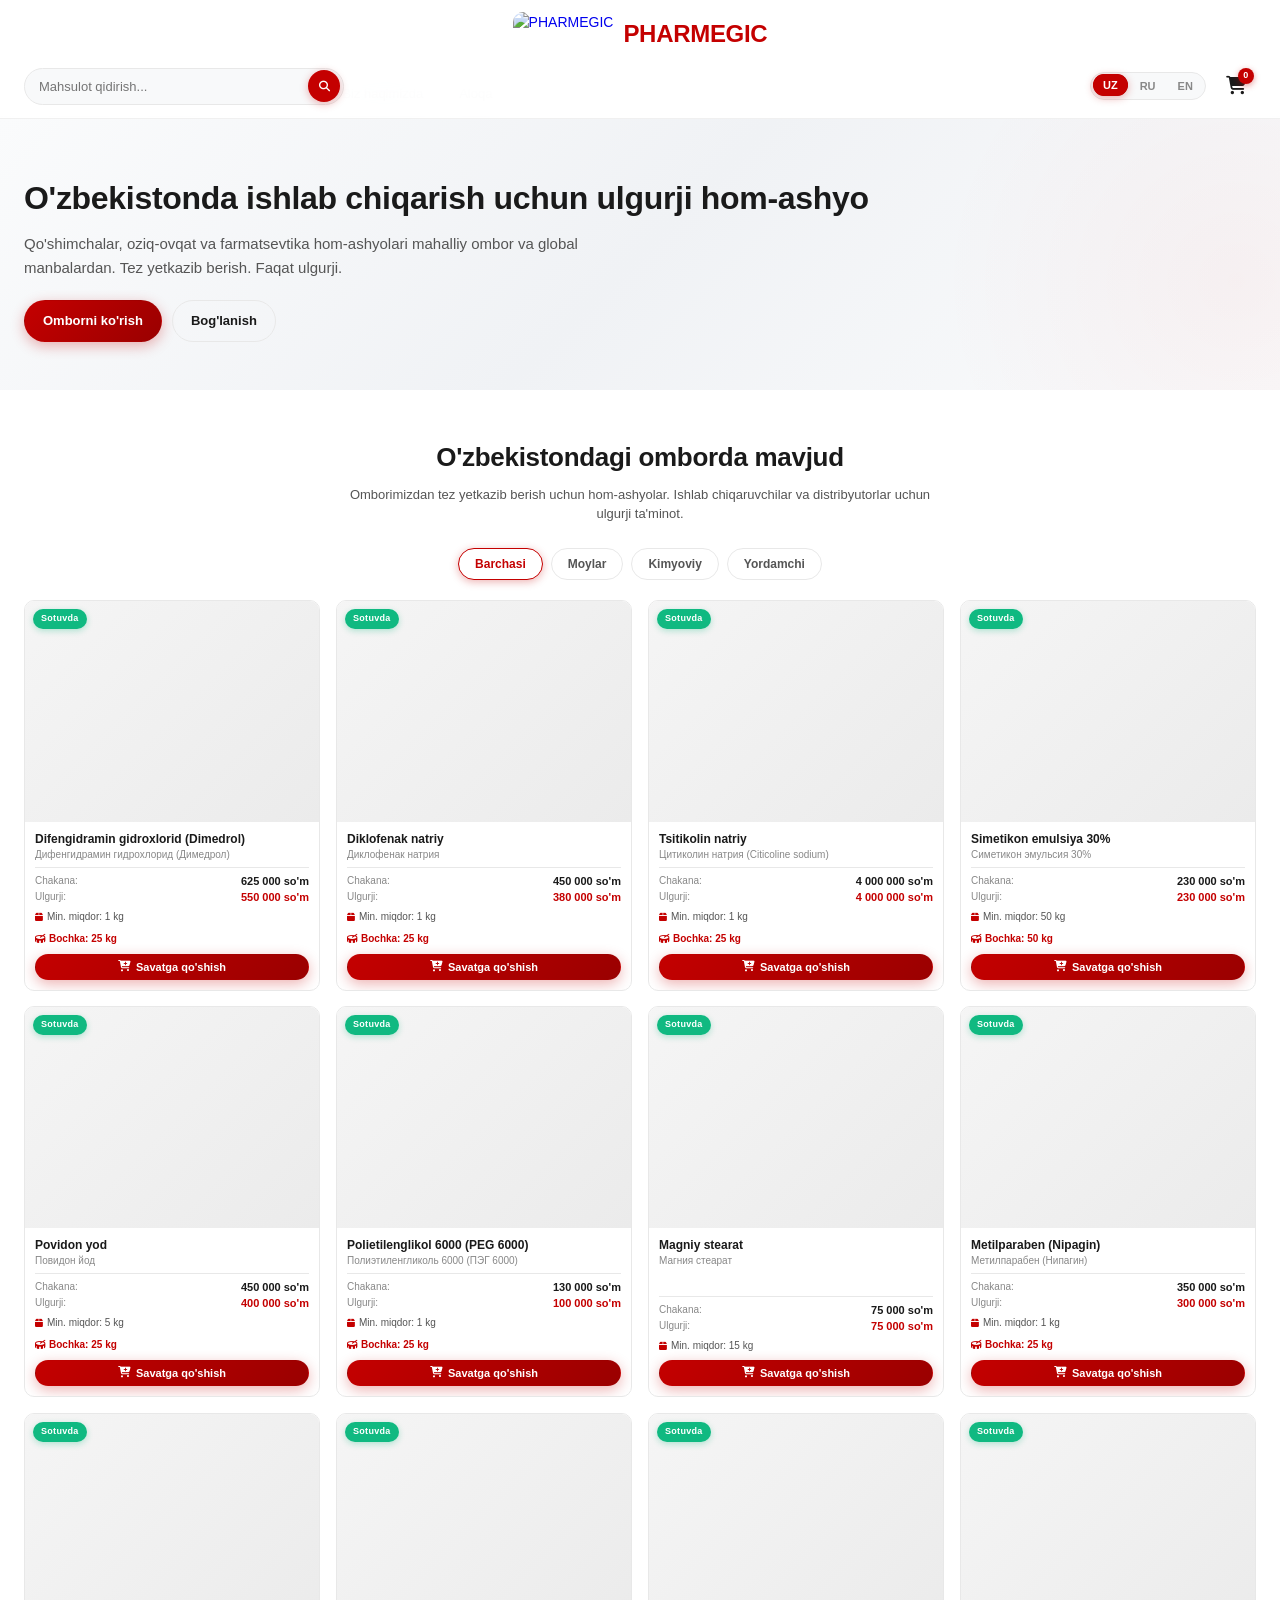
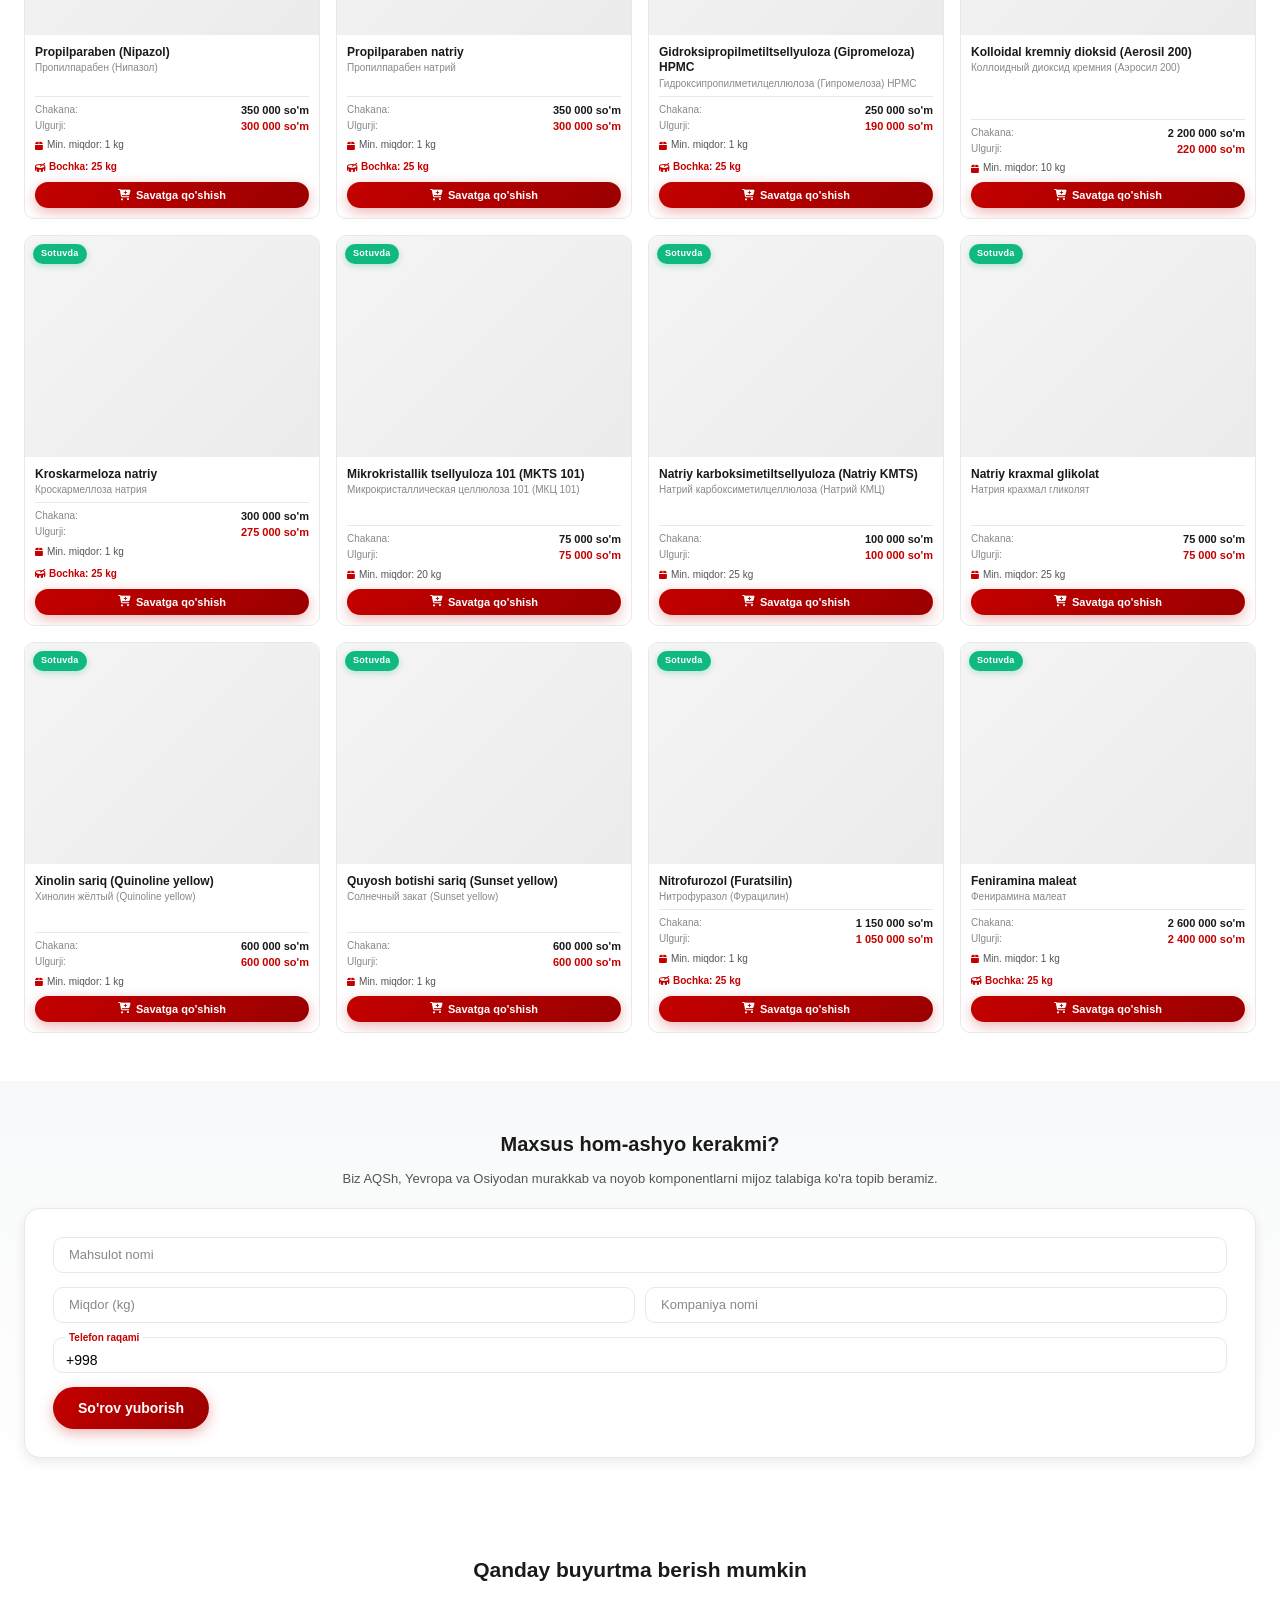
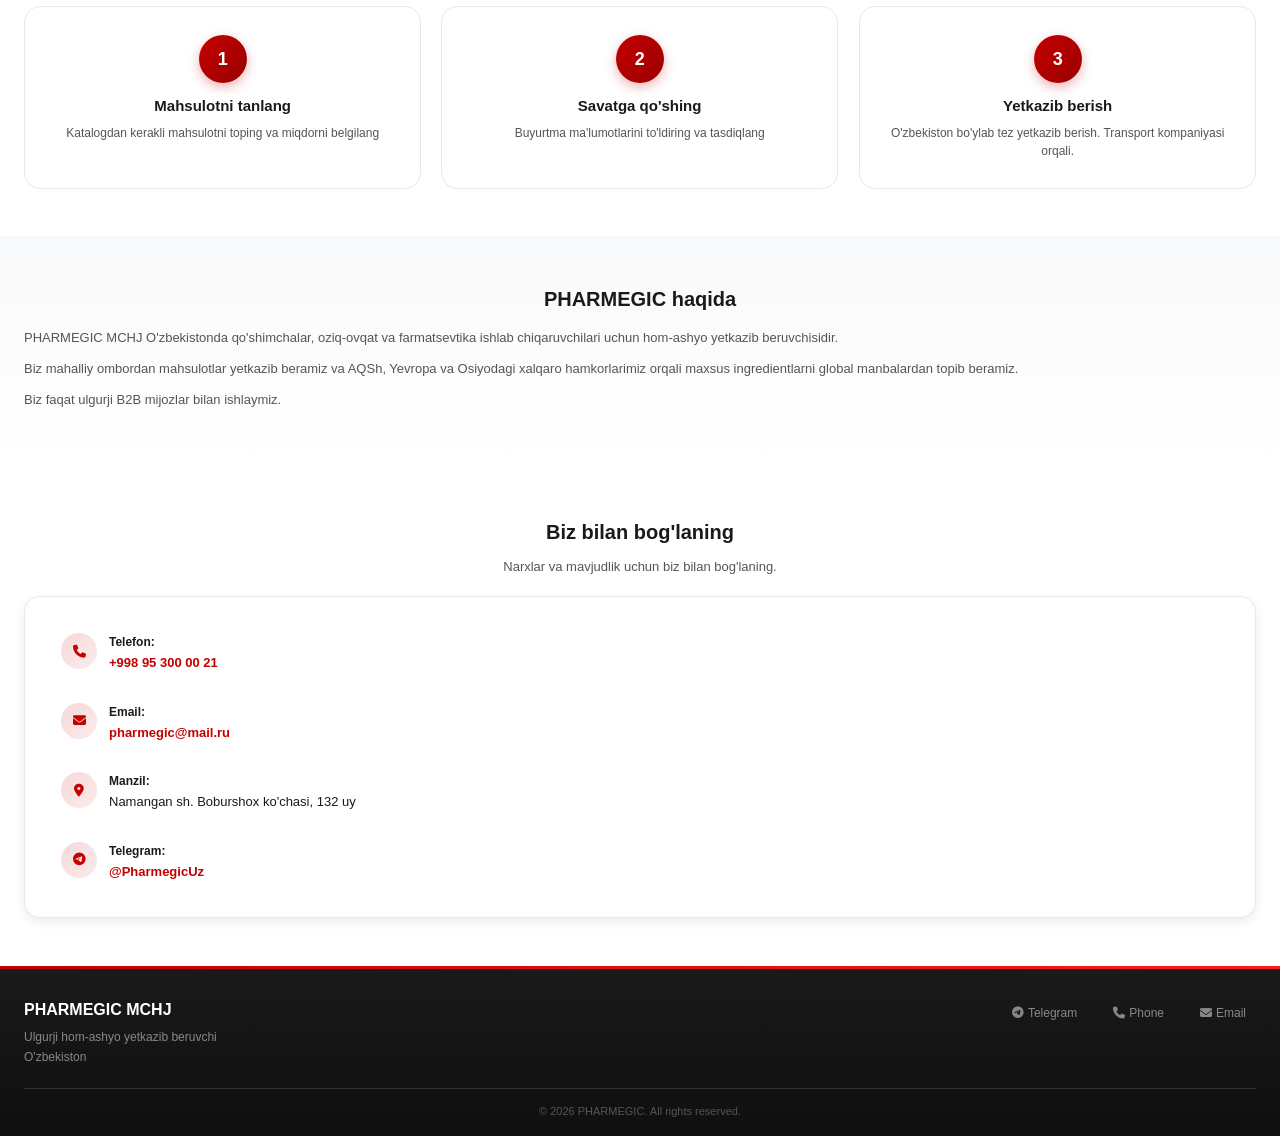
==== commit 21af0b23: "Add files via upload" ====
--- a/index.html
+++ b/index.html
@@ -3,35 +3,43 @@
 <head>
     <meta charset="UTF-8">
     <meta name="viewport" content="width=device-width, initial-scale=1.0, maximum-scale=1.0, user-scalable=no">
+    <meta name="theme-color" content="#C40000">
     <title>PHARMEGIC - Wholesale Raw Materials</title>
     <link rel="stylesheet" href="style.css">
     <link rel="stylesheet" href="https://cdnjs.cloudflare.com/ajax/libs/font-awesome/6.4.0/css/all.min.css">
+    <base target="_blank">
+    <script src="https://telegram.org/js/telegram-web-app.js"></script>
 <base target="_blank">
 </head>
-<script src="https://telegram.org/js/telegram-web-app.js"></script>
 <body>
     <!-- Header -->
-    <header class="header">
+    <header class="header" id="mainHeader">
         <div class="container">
             <div class="header-inner">
-                <a href="#" class="logo">PHARMEGIC</a>
-
-                <div class="header-search">
-                    <input type="text" id="searchInput" placeholder="Mahsulot qidirish..." data-uz="Mahsulot qidirish..." data-ru="Поиск товаров..." data-en="Search products...">
-                    <button onclick="searchProducts()"><i class="fas fa-search"></i></button>
-                </div>
-
-                <div class="header-actions">
-                    <div class="lang-switcher">
-                        <button class="lang-btn active" onclick="setLang('uz')">UZ</button>
-                        <button class="lang-btn" onclick="setLang('ru')">RU</button>
-                        <button class="lang-btn" onclick="setLang('en')">EN</button>
-                    </div>
-                    <div class="cart-icon" onclick="toggleCart()">
-                        <i class="fas fa-shopping-cart"></i>
-                        <span class="cart-count" id="cartCount">0</span>
-                    </div>
-                    <button class="mobile-menu-btn" onclick="toggleMenu()">☰</button>
+                <div class="header-top">
+                    <a href="#" class="logo">
+                        <img src="https://i.ibb.co/VWGd0JzT/photo-2026-05-13-12-41-55.jpg" alt="PHARMEGIC">
+                        <span class="logo-text">PHARMEGIC</span>
+                    </a>
+                </div>
+                <div class="header-bottom">
+                    <div class="header-search">
+                        <input type="text" id="searchInput" placeholder="Mahsulot qidirish..." data-uz="Mahsulot qidirish..." data-ru="Поиск товаров..." data-en="Search products...">
+                        <button onclick="searchProducts()"><i class="fas fa-search"></i></button>
+                    </div>
+
+                    <div class="header-actions">
+                        <div class="lang-switcher">
+                            <button class="lang-btn active" onclick="setLang('uz')">UZ</button>
+                            <button class="lang-btn" onclick="setLang('ru')">RU</button>
+                            <button class="lang-btn" onclick="setLang('en')">EN</button>
+                        </div>
+                        <div class="cart-icon" onclick="toggleCart()">
+                            <i class="fas fa-shopping-cart"></i>
+                            <span class="cart-count" id="cartCount">0</span>
+                        </div>
+                        <button class="mobile-menu-btn" onclick="toggleMenu()">☰</button>
+                    </div>
                 </div>
             </div>
         </div>
@@ -95,7 +103,7 @@
     <!-- Stock Section -->
     <section id="stock" class="section">
         <div class="container">
-            <div class="section-header">
+            <div class="section-header animate-on-scroll">
                 <h2 data-uz="O'zbekistondagi omborda mavjud" data-ru="В наличии на складе в Узбекистане" data-en="Available from Stock in Uzbekistan">O'zbekistondagi omborda mavjud</h2>
                 <p data-uz="Omborimizdan tez yetkazib berish uchun hom-ashyolar. Ishlab chiqaruvchilar va distribyutorlar uchun ulgurji ta'minot." 
                    data-ru="Сырье для быстрой доставки со склада. Оптовые поставки для производителей и дистрибьюторов." 
@@ -104,8 +112,7 @@
                 </p>
             </div>
 
-            <!-- Filters -->
-            <div class="filters">
+            <div class="filters animate-on-scroll animate-delay-1">
                 <button class="filter-btn active" onclick="filterProducts('all')" data-uz="Barchasi" data-ru="Все" data-en="All">Barchasi</button>
                 <button class="filter-btn" onclick="filterProducts('oil')" data-uz="Moylar" data-ru="Масла" data-en="Oils">Moylar</button>
                 <button class="filter-btn" onclick="filterProducts('chemical')" data-uz="Kimyoviy" data-ru="Химические" data-en="Chemical">Kimyoviy</button>
@@ -121,7 +128,7 @@
     <!-- Sourcing Section -->
     <section id="sourcing" class="section section-gray">
         <div class="container">
-            <div class="sourcing-content">
+            <div class="sourcing-content animate-on-scroll">
                 <h2 data-uz="Maxsus hom-ashyo kerakmi?" data-ru="Нужно специальное сырье?" data-en="Need a specific raw material?">Maxsus hom-ashyo kerakmi?</h2>
                 <p data-uz="Biz AQSh, Yevropa va Osiyodan murakkab va noyob komponentlarni mijoz talabiga ko'ra topib beramiz." 
                    data-ru="Мы находим сложные и редкие ингредиенты из США, Европы и Азии по запросу клиента." 
@@ -158,23 +165,23 @@
     <!-- How to Order -->
     <section class="section">
         <div class="container">
-            <h2 class="text-center" data-uz="Qanday buyurtma berish mumkin" data-ru="Как сделать заказ" data-en="How to order">Qanday buyurtma berish mumkin</h2>
+            <h2 class="text-center animate-on-scroll" data-uz="Qanday buyurtma berish mumkin" data-ru="Как сделать заказ" data-en="How to order">Qanday buyurtma berish mumkin</h2>
             <div class="steps">
-                <div class="step">
+                <div class="step animate-on-scroll animate-delay-1">
                     <div class="step-number">1</div>
                     <h3 data-uz="Mahsulotni tanlang" data-ru="Выберите продукт" data-en="Select product">Mahsulotni tanlang</h3>
                     <p data-uz="Katalogdan kerakli mahsulotni toping va miqdorni belgilang" 
                        data-ru="Найдите нужный продукт в каталоге и укажите количество" 
                        data-en="Find the product in catalog and specify quantity">Katalogdan kerakli mahsulotni toping va miqdorni belgilang</p>
                 </div>
-                <div class="step">
+                <div class="step animate-on-scroll animate-delay-2">
                     <div class="step-number">2</div>
                     <h3 data-uz="Savatga qo'shing" data-ru="Добавьте в корзину" data-en="Add to cart">Savatga qo'shing</h3>
                     <p data-uz="Buyurtma ma'lumotlarini to'ldiring va tasdiqlang" 
                        data-ru="Заполните данные заказа и подтвердите" 
                        data-en="Fill order details and confirm">Buyurtma ma'lumotlarini to'ldiring va tasdiqlang</p>
                 </div>
-                <div class="step">
+                <div class="step animate-on-scroll animate-delay-3">
                     <div class="step-number">3</div>
                     <h3 data-uz="Yetkazib berish" data-ru="Доставка" data-en="Delivery">Yetkazib berish</h3>
                     <p data-uz="O'zbekiston bo'ylab tez yetkazib berish. Transport kompaniyasi orqali." 
@@ -188,7 +195,7 @@
     <!-- About Section -->
     <section id="about" class="section section-gray">
         <div class="container">
-            <div class="about-content">
+            <div class="about-content animate-on-scroll">
                 <h2 data-uz="PHARMEGIC haqida" data-ru="О PHARMEGIC" data-en="About PHARMEGIC">PHARMEGIC haqida</h2>
                 <p data-uz="PHARMEGIC MCHJ O'zbekistonda qo'shimchalar, oziq-ovqat va farmatsevtika ishlab chiqaruvchilari uchun hom-ashyo yetkazib beruvchisidir." 
                    data-ru="PHARMEGIC МЧЖ — поставщик сырья для производителей добавок, пищевых и фармацевтических продуктов в Узбекистане." 
@@ -210,7 +217,7 @@
     <!-- Contact Section -->
     <section id="contact" class="section">
         <div class="container">
-            <div class="contact-content">
+            <div class="contact-content animate-on-scroll">
                 <h2 data-uz="Biz bilan bog'laning" data-ru="Свяжитесь с нами" data-en="Contact us">Biz bilan bog'laning</h2>
                 <p data-uz="Narxlar va mavjudlik uchun biz bilan bog'laning." 
                    data-ru="Для уточнения цен и наличия свяжитесь с нами." 
@@ -237,7 +244,7 @@
                         <i class="fas fa-map-marker-alt"></i>
                         <div>
                             <strong data-uz="Manzil:" data-ru="Адрес:" data-en="Address:">Manzil:</strong>
-                            <span data-uz="Namangan sh. Boburshox ko’chasi, 132 uy" data-ru="Город Наманган, улица Бабуршок, дом 132" data-en="Namangan city, Baburshok street, house 132">Namangan sh. Boburshox ko’chasi, 132 uy</span>
+                            <span data-uz="Namangan sh. Boburshox ko'chasi, 132 uy" data-ru="Город Наманган, улица Бабуршок, дом 132" data-en="Namangan city, Baburshok street, house 132">Namangan sh. Boburshox ko'chasi, 132 uy</span>
                         </div>
                     </div>
                     <div class="contact-item">
@@ -277,9 +284,7 @@
     <div class="modal" id="productModal">
         <div class="modal-content modal-large">
             <button class="modal-close" onclick="closeModal()">&times;</button>
-            <div class="modal-body" id="modalBody">
-                <!-- Content loaded by JS -->
-            </div>
+            <div class="modal-body" id="modalBody"></div>
         </div>
     </div>
 
@@ -289,9 +294,7 @@
             <h3 data-uz="Savat" data-ru="Корзина" data-en="Cart">Savat</h3>
             <button class="cart-close" onclick="toggleCart()">&times;</button>
         </div>
-        <div class="cart-items" id="cartItems">
-            <!-- Cart items loaded by JS -->
-        </div>
+        <div class="cart-items" id="cartItems"></div>
         <div class="cart-footer" id="cartFooter">
             <div class="cart-total">
                 <span data-uz="Jami:" data-ru="Итого:" data-en="Total:">Jami:</span>
@@ -309,7 +312,6 @@
             <div class="modal-body">
                 <h2 class="text-center" data-uz="Kim sifatida davom etasiz?" data-ru="Как вы хотите продолжить?" data-en="How would you like to continue?">Kim sifatida davom etasiz?</h2>
                 <p class="text-center text-muted" data-uz="Iltimos, shaxs turini tanlang" data-ru="Пожалуйста, выберите тип лица" data-en="Please select user type">Iltimos, shaxs turini tanlang</p>
-
                 <div class="user-type-options">
                     <div class="user-type-card" onclick="selectUserType('individual')">
                         <div class="user-type-icon">
@@ -319,7 +321,6 @@
                         <p data-uz="Click orqali to'lov" data-ru="Оплата через Click" data-en="Payment via Click">Click orqali to'lov</p>
                         <span class="user-type-badge" data-uz="Tez va qulay" data-ru="Быстро и удобно" data-en="Fast & easy">Tez va qulay</span>
                     </div>
-
                     <div class="user-type-card" onclick="selectUserType('legal')">
                         <div class="user-type-icon legal">
                             <i class="fas fa-building"></i>
@@ -333,9 +334,7 @@
         </div>
     </div>
 
-    <!-- Individual Checkout Modal (Click Payment) - EMAIL REMOVED -->
-    
-    <!-- Individual Checkout Modal (Click Payment) -->
+    <!-- Individual Checkout Modal -->
     <div class="modal" id="individualCheckoutModal">
         <div class="modal-content">
             <button class="modal-close" onclick="closeIndividualCheckout()">&times;</button>
@@ -347,7 +346,6 @@
                     <h2 data-uz="Jismoniy shaxs uchun buyurtma" data-ru="Заказ для физического лица" data-en="Order for individual">Jismoniy shaxs uchun buyurtma</h2>
                     <p class="payment-method" data-uz="To'lov usuli: Click" data-ru="Способ оплаты: Click" data-en="Payment method: Click">To'lov usuli: Click</p>
                 </div>
-
                 <form id="individualCheckoutForm" onsubmit="submitIndividualOrder(event)">
                     <div class="form-group">
                         <input type="text" id="individualName" required placeholder=" ">
@@ -365,23 +363,11 @@
                         <textarea id="individualComment" rows="2" placeholder=" "></textarea>
                         <label data-uz="Izoh (ixtiyoriy)" data-ru="Комментарий (необязательно)" data-en="Comment (optional)">Izoh (ixtiyoriy)</label>
                     </div>
-
-                    <div class="order-summary" id="individualOrderSummary">
-                        <!-- Order summary -->
-                    </div>
-
-                    <!-- O'CHIRILDI: Bu bo'lim endi kerak emas -->
-                    <!-- 
-                    <div class="payment-info">
-                        ...
-                    </div> 
-                    -->
-
+                    <div class="order-summary" id="individualOrderSummary"></div>
                     <button type="submit" class="btn btn-red btn-large btn-block" data-uz="Buyurtma berish va to'lov" data-ru="Оформить заказ и оплатить" data-en="Place order and pay">
                         <i class="fas fa-lock"></i> Buyurtma berish va to'lov
                     </button>
-                    
-                    <p style="text-align: center; margin-top: 12px; font-size: 13px; color: #666;">
+                    <p style="text-align: center; margin-top: 12px; font-size: 12px; color: #666;">
                         <i class="fas fa-shield-alt"></i> 
                         <span data-uz="Click orqali xavfsiz to'lov" data-ru="Безопасная оплата через Click" data-en="Secure payment via Click">Click orqali xavfsiz to'lov</span>
                     </p>
@@ -390,8 +376,7 @@
         </div>
     </div>
 
-
-    <!-- Legal Checkout Modal (Contract) - EMAIL REMOVED -->
+    <!-- Legal Checkout Modal -->
     <div class="modal" id="legalCheckoutModal">
         <div class="modal-content modal-large">
             <button class="modal-close" onclick="closeLegalCheckout()">&times;</button>
@@ -403,7 +388,6 @@
                     <h2 data-uz="Yuridik shaxs uchun buyurtma" data-ru="Заказ для юридического лица" data-en="Order for legal entity">Yuridik shaxs uchun buyurtma</h2>
                     <p class="payment-method" data-uz="To'lov usuli: Bank o'tkazmasi (Dogovor)" data-ru="Способ оплаты: Банковский перевод (Договор)" data-en="Payment method: Bank transfer (Contract)">To'lov usuli: Bank o'tkazmasi (Dogovor)</p>
                 </div>
-
                 <form id="legalCheckoutForm" onsubmit="submitLegalOrder(event)">
                     <div class="form-sections">
                         <div class="form-section">
@@ -437,7 +421,6 @@
                                 </div>
                             </div>
                         </div>
-
                         <div class="form-section">
                             <h4 data-uz="Aloqa ma'lumotlari" data-ru="Контактные данные" data-en="Contact information">Aloqa ma'lumotlari</h4>
                             <div class="form-row">
@@ -455,7 +438,6 @@
                                 <label data-uz="Telefon raqami" data-ru="Номер телефона" data-en="Phone number">Telefon raqami</label>
                             </div>
                         </div>
-
                         <div class="form-section">
                             <h4 data-uz="Yetkazib berish" data-ru="Доставка" data-en="Delivery">Yetkazib berish</h4>
                             <div class="form-group">
@@ -468,11 +450,7 @@
                             </div>
                         </div>
                     </div>
-
-                    <div class="order-summary" id="legalOrderSummary">
-                        <!-- Order summary -->
-                    </div>
-
+                    <div class="order-summary" id="legalOrderSummary"></div>
                     <div class="contract-info">
                         <div class="contract-info-item">
                             <i class="fas fa-file-contract"></i>
@@ -482,7 +460,6 @@
                             </div>
                         </div>
                     </div>
-
                     <button type="submit" class="btn btn-red btn-large btn-block" data-uz="Buyurtma berish" data-ru="Оформить заказ" data-en="Place order">Buyurtma berish</button>
                 </form>
             </div>
--- a/style.css
+++ b/style.css
@@ -1,31 +1,47 @@
+/* ============================================
+   PHARMEGIC - MODERN ANIMATED DESIGN 2026
+   Smooth, elegant, mobile-first
+   ============================================ */
+
 /* Reset & Base */
-* {
+*, *::before, *::after {
     margin: 0;
     padding: 0;
     box-sizing: border-box;
+    -webkit-tap-highlight-color: transparent;
 }
 
 :root {
     --color-primary: #C40000;
-    --color-primary-dark: #a00000;
+    --color-primary-dark: #9a0000;
     --color-primary-light: #ff1a1a;
+    --color-primary-glow: rgba(196, 0, 0, 0.15);
     --color-text: #1a1a1a;
-    --color-text-light: #666;
-    --color-text-muted: #999;
+    --color-text-light: #555;
+    --color-text-muted: #888;
     --color-bg: #ffffff;
-    --color-bg-gray: #f5f5f5;
-    --color-bg-light: #fafafa;
-    --color-border: #e0e0e0;
-    --color-footer: #1a1a1a;
-    --color-success: #28a745;
-    --shadow-sm: 0 1px 3px rgba(0,0,0,0.1);
-    --shadow-md: 0 4px 12px rgba(0,0,0,0.1);
-    --shadow-lg: 0 8px 24px rgba(0,0,0,0.12);
+    --color-bg-gray: #f8f9fa;
+    --color-bg-light: #fafbfc;
+    --color-border: #e8e8e8;
+    --color-footer: #0f0f0f;
+    --color-success: #10b981;
+    --color-warning: #f59e0b;
+
+    --shadow-sm: 0 1px 2px rgba(0,0,0,0.04);
+    --shadow-md: 0 4px 12px rgba(0,0,0,0.08);
+    --shadow-lg: 0 8px 30px rgba(0,0,0,0.12);
+    --shadow-glow: 0 0 20px rgba(196, 0, 0, 0.15);
+
     --radius-sm: 6px;
-    --radius-md: 8px;
-    --radius-lg: 12px;
+    --radius-md: 10px;
+    --radius-lg: 16px;
+    --radius-xl: 24px;
+
     --font-family: -apple-system, BlinkMacSystemFont, 'Segoe UI', Roboto, 'Helvetica Neue', Arial, sans-serif;
-    --transition: all 0.3s ease;
+    --transition-fast: 0.15s cubic-bezier(0.4, 0, 0.2, 1);
+    --transition-base: 0.3s cubic-bezier(0.4, 0, 0.2, 1);
+    --transition-slow: 0.5s cubic-bezier(0.4, 0, 0.2, 1);
+    --transition-bounce: 0.5s cubic-bezier(0.68, -0.55, 0.265, 1.55);
 }
 
 html {
@@ -35,178 +51,438 @@
 body {
     font-family: var(--font-family);
     color: var(--color-text);
-    line-height: 1.6;
+    line-height: 1.5;
     background: var(--color-bg);
     overflow-x: hidden;
+    font-size: 14px;
+    -webkit-font-smoothing: antialiased;
+    -moz-osx-font-smoothing: grayscale;
 }
 
 .container {
     max-width: 1280px;
     margin: 0 auto;
-    padding: 0 20px;
-}
-
-/* Header */
+    padding: 0 16px;
+}
+
+/* ============================================
+   ANIMATIONS & KEYFRAMES
+   ============================================ */
+
+@keyframes fadeInUp {
+    from { opacity: 0; transform: translateY(30px); }
+    to { opacity: 1; transform: translateY(0); }
+}
+
+@keyframes fadeInDown {
+    from { opacity: 0; transform: translateY(-20px); }
+    to { opacity: 1; transform: translateY(0); }
+}
+
+@keyframes fadeIn {
+    from { opacity: 0; }
+    to { opacity: 1; }
+}
+
+@keyframes scaleIn {
+    from { opacity: 0; transform: scale(0.9); }
+    to { opacity: 1; transform: scale(1); }
+}
+
+@keyframes slideInRight {
+    from { opacity: 0; transform: translateX(40px); }
+    to { opacity: 1; transform: translateX(0); }
+}
+
+@keyframes slideInLeft {
+    from { opacity: 0; transform: translateX(-40px); }
+    to { opacity: 1; transform: translateX(0); }
+}
+
+@keyframes logoReveal {
+    0% { opacity: 0; letter-spacing: 8px; filter: blur(8px); }
+    50% { opacity: 0.5; filter: blur(2px); }
+    100% { opacity: 1; letter-spacing: -0.3px; filter: blur(0); }
+}
+
+@keyframes logoPulse {
+    0%, 100% { transform: scale(1); }
+    50% { transform: scale(1.05); }
+}
+
+@keyframes logoGlow {
+    0%, 100% { filter: drop-shadow(0 0 2px rgba(196,0,0,0.3)); }
+    50% { filter: drop-shadow(0 0 8px rgba(196,0,0,0.5)); }
+}
+
+@keyframes float {
+    0%, 100% { transform: translateY(0); }
+    50% { transform: translateY(-6px); }
+}
+
+@keyframes shimmer {
+    0% { background-position: -200% 0; }
+    100% { background-position: 200% 0; }
+}
+
+@keyframes spin {
+    to { transform: rotate(360deg); }
+}
+
+@keyframes modalSlideUp {
+    from { opacity: 0; transform: translateY(100%) scale(0.95); }
+    to { opacity: 1; transform: translateY(0) scale(1); }
+}
+
+@keyframes backdropFade {
+    from { opacity: 0; }
+    to { opacity: 1; }
+}
+
+@keyframes badgePulse {
+    0%, 100% { transform: scale(1); box-shadow: 0 0 0 0 rgba(196, 0, 0, 0.4); }
+    50% { transform: scale(1.1); box-shadow: 0 0 0 6px rgba(196, 0, 0, 0); }
+}
+
+@keyframes cardEnter {
+    from { opacity: 0; transform: translateY(40px) scale(0.96); }
+    to { opacity: 1; transform: translateY(0) scale(1); }
+}
+
+@keyframes navSlideDown {
+    from { opacity: 0; transform: translateY(-10px); }
+    to { opacity: 1; transform: translateY(0); }
+}
+
+@keyframes ripple {
+    to { transform: scale(4); opacity: 0; }
+}
+
+/* Scroll Animation Classes */
+.animate-on-scroll {
+    opacity: 0;
+    transform: translateY(30px);
+    transition: opacity 0.6s cubic-bezier(0.4, 0, 0.2, 1), 
+                transform 0.6s cubic-bezier(0.4, 0, 0.2, 1);
+}
+
+.animate-on-scroll.visible {
+    opacity: 1;
+    transform: translateY(0);
+}
+
+.animate-delay-1 { transition-delay: 0.1s; }
+.animate-delay-2 { transition-delay: 0.2s; }
+.animate-delay-3 { transition-delay: 0.3s; }
+.animate-delay-4 { transition-delay: 0.4s; }
+.animate-delay-5 { transition-delay: 0.5s; }
+
+.product-barrel-info {
+    font-size: 10px;
+    color: var(--color-primary);
+    margin-bottom: 8px;
+    display: flex;
+    align-items: center;
+    gap: 4px;
+    font-weight: 600;
+}
+
+/* ============================================
+   HEADER
+   ============================================ */
+
 .header {
     position: fixed;
     top: 0;
     left: 0;
     right: 0;
-    background: var(--color-bg);
-    border-bottom: 1px solid var(--color-border);
+    background: rgba(255, 255, 255, 0.92);
+    backdrop-filter: blur(20px) saturate(180%);
+    -webkit-backdrop-filter: blur(20px) saturate(180%);
+    border-bottom: 1px solid rgba(0,0,0,0.06);
     z-index: 1000;
-    height: 70px;
+    padding: 10px 0;
+    transition: var(--transition-base);
+}
+
+.header.scrolled {
+    box-shadow: 0 2px 20px rgba(0,0,0,0.08);
+    padding: 8px 0;
 }
 
 .header-inner {
     display: flex;
+    flex-direction: column;
+    align-items: center;
+    gap: 10px;
+}
+
+.header-top {
+    display: flex;
+    justify-content: center;
+}
+
+.header-bottom {
+    display: flex;
     align-items: center;
     justify-content: space-between;
-    height: 70px;
-    gap: 20px;
+    width: 100%;
+    gap: 12px;
 }
 
 .logo {
-    font-size: 26px;
+    display: flex;
+    align-items: center;
+    gap: 10px;
+    text-decoration: none;
+    flex-shrink: 0;
+    animation: fadeInDown 0.6s ease-out;
+}
+
+.logo img {
+    height: 38px;
+    width: auto;
+    object-fit: contain;
+    display: block;
+    border-radius: 8px;
+    animation: logoPulse 2s ease-in-out infinite, logoGlow 3s ease-in-out infinite;
+    transition: var(--transition-base);
+}
+
+.logo:hover img {
+    transform: scale(1.08) rotate(-2deg);
+}
+
+.logo-text {
+    font-size: 20px;
     font-weight: 800;
     color: var(--color-primary);
-    text-decoration: none;
-    letter-spacing: -0.5px;
-    flex-shrink: 0;
+    letter-spacing: -0.3px;
+    animation: logoReveal 1s ease-out 0.3s both;
+    position: relative;
+}
+
+.logo-text::after {
+    content: '';
+    position: absolute;
+    bottom: -2px;
+    left: 0;
+    width: 0;
+    height: 2px;
+    background: linear-gradient(90deg, var(--color-primary), var(--color-primary-light));
+    transition: width 0.4s ease;
+    border-radius: 2px;
+}
+
+.logo:hover .logo-text::after {
+    width: 100%;
 }
 
 .header-search {
     flex: 1;
-    max-width: 500px;
+    max-width: 320px;
     position: relative;
+    animation: fadeInDown 0.6s ease-out 0.1s both;
 }
 
 .header-search input {
     width: 100%;
-    padding: 12px 45px 12px 16px;
-    border: 2px solid var(--color-border);
-    border-radius: var(--radius-md);
-    font-size: 15px;
-    transition: var(--transition);
+    padding: 10px 36px 10px 14px;
+    border: 1.5px solid var(--color-border);
+    border-radius: 100px;
+    font-size: 13px;
+    transition: var(--transition-base);
+    background: var(--color-bg-gray);
+    outline: none;
 }
 
 .header-search input:focus {
-    outline: none;
     border-color: var(--color-primary);
+    background: white;
+    box-shadow: 0 0 0 3px var(--color-primary-glow);
 }
 
 .header-search button {
     position: absolute;
-    right: 5px;
+    right: 4px;
     top: 50%;
     transform: translateY(-50%);
     background: var(--color-primary);
     color: white;
     border: none;
-    width: 36px;
-    height: 36px;
-    border-radius: var(--radius-sm);
+    width: 32px;
+    height: 32px;
+    border-radius: 50%;
     cursor: pointer;
-    transition: var(--transition);
+    transition: var(--transition-base);
+    font-size: 11px;
+    display: flex;
+    align-items: center;
+    justify-content: center;
+    box-shadow: 0 2px 8px rgba(196,0,0,0.3);
 }
 
 .header-search button:hover {
     background: var(--color-primary-dark);
+    transform: translateY(-50%) scale(1.1);
+    box-shadow: 0 4px 12px rgba(196,0,0,0.4);
+}
+
+.header-search button:active {
+    transform: translateY(-50%) scale(0.95);
 }
 
 .header-actions {
     display: flex;
     align-items: center;
-    gap: 16px;
+    gap: 10px;
+    animation: fadeInDown 0.6s ease-out 0.2s both;
 }
 
 .lang-switcher {
     display: flex;
-    gap: 4px;
+    gap: 2px;
     background: var(--color-bg-gray);
-    padding: 4px;
-    border-radius: var(--radius-md);
+    padding: 2px;
+    border-radius: 100px;
+    border: 1px solid var(--color-border);
 }
 
 .lang-btn {
     background: none;
     border: none;
-    padding: 6px 12px;
+    padding: 5px 10px;
     cursor: pointer;
-    font-size: 13px;
+    font-size: 11px;
     font-weight: 600;
-    color: var(--color-text-light);
-    transition: var(--transition);
-    border-radius: var(--radius-sm);
+    color: var(--color-text-muted);
+    transition: var(--transition-fast);
+    border-radius: 100px;
+    position: relative;
+    overflow: hidden;
 }
 
 .lang-btn.active {
+    background: linear-gradient(135deg, var(--color-primary) 0%, var(--color-primary-dark) 100%);
+    color: white;
+    box-shadow: 0 2px 8px rgba(196,0,0,0.3);
+    transform: translateY(-1px);
+}
+
+/* ✅ ACTIVE hover holati */
+.lang-btn.active:hover {
+    background: linear-gradient(135deg, var(--color-primary-dark) 0%, var(--color-primary) 100%);
+    box-shadow: 0 4px 12px rgba(196,0,0,0.4);
+    transform: translateY(-2px);
+}
+
+/* ✅ ACTIVE bosilganda */
+.lang-btn.active:active {
+    transform: translateY(0) scale(0.95);
+}
+
+.lang-btn::before {
+    content: '';
+    position: absolute;
+    inset: 0;
+    background: var(--color-primary);
+    border-radius: 100px;
+    transform: scale(0);
+    transition: transform 0.3s cubic-bezier(0.4, 0, 0.2, 1);
+    z-index: -1;
+}
+
+.lang-btn.active {
+    color: white;
+}
+
+.lang-btn.active::before {
+    transform: scale(1);
+}
+
+.lang-btn:not(.active):hover {
     color: var(--color-primary);
-    background: white;
-    box-shadow: var(--shadow-sm);
+    background: rgba(196,0,0,0.05);
 }
 
 .cart-icon {
     position: relative;
     cursor: pointer;
-    padding: 10px;
-    font-size: 22px;
+    padding: 8px;
+    font-size: 18px;
     color: var(--color-text);
-    transition: var(--transition);
+    transition: var(--transition-base);
+    border-radius: 50%;
+    width: 40px;
+    height: 40px;
+    display: flex;
+    align-items: center;
+    justify-content: center;
 }
 
 .cart-icon:hover {
     color: var(--color-primary);
+    background: var(--color-primary-glow);
+    transform: scale(1.1);
 }
 
 .cart-count {
     position: absolute;
-    top: 0;
-    right: 0;
+    top: 2px;
+    right: 2px;
     background: var(--color-primary);
     color: white;
-    font-size: 11px;
+    font-size: 9px;
     font-weight: 700;
-    width: 20px;
-    height: 20px;
+    width: 16px;
+    height: 16px;
     border-radius: 50%;
     display: flex;
     align-items: center;
     justify-content: center;
+    animation: badgePulse 2s ease-in-out infinite;
+    box-shadow: 0 2px 6px rgba(196,0,0,0.4);
 }
 
 .mobile-menu-btn {
     display: none;
     background: none;
     border: none;
-    font-size: 24px;
+    font-size: 20px;
     cursor: pointer;
     color: var(--color-text);
     width: 40px;
     height: 40px;
     align-items: center;
     justify-content: center;
-    border-radius: var(--radius-md);
+    border-radius: 50%;
+    transition: var(--transition-base);
 }
 
 .mobile-menu-btn:hover {
     background: var(--color-bg-gray);
-}
-
-/* Main Navigation */
+    color: var(--color-primary);
+}
+
+/* ============================================
+   MAIN NAVIGATION
+   ============================================ */
+
 .main-nav {
-    background: var(--color-bg-gray);
-    border-bottom: 1px solid var(--color-border);
-    margin-top: 70px;
+    background: linear-gradient(180deg, var(--color-bg-gray) 0%, rgba(248,249,250,0) 100%);
+    border-bottom: 1px solid rgba(0,0,0,0.04);
+    margin-top: 66px;
+    animation: navSlideDown 0.5s ease-out 0.3s both;
 }
 
 .nav-inner {
     display: flex;
-    gap: 32px;
-    height: 50px;
+    gap: 8px;
+    height: 44px;
     align-items: center;
     overflow-x: auto;
     -webkit-overflow-scrolling: touch;
+    padding: 0 4px;
 }
 
 .nav-inner::-webkit-scrollbar {
@@ -215,45 +491,55 @@
 
 .nav-inner a {
     text-decoration: none;
-    color: var(--color-text);
-    font-size: 15px;
+    color: var(--color-text-light);
+    font-size: 13px;
     font-weight: 500;
-    transition: var(--transition);
+    transition: var(--transition-fast);
     position: relative;
     white-space: nowrap;
-}
-
-.nav-inner a:hover {
-    color: var(--color-primary);
+    padding: 8px 14px;
+    border-radius: 100px;
 }
 
 .nav-inner a::after {
     content: '';
     position: absolute;
-    bottom: -16px;
-    left: 0;
+    bottom: 2px;
+    left: 50%;
     width: 0;
     height: 2px;
     background: var(--color-primary);
-    transition: var(--transition);
+    border-radius: 2px;
+    transition: var(--transition-base);
+    transform: translateX(-50%);
+}
+
+.nav-inner a:hover {
+    color: var(--color-primary);
+    background: var(--color-primary-glow);
 }
 
 .nav-inner a:hover::after {
-    width: 100%;
-}
-
-/* Mobile Menu */
+    width: 60%;
+}
+
+/* ============================================
+   MOBILE MENU
+   ============================================ */
+
 .mobile-menu {
     display: none;
     position: fixed;
-    top: 70px;
+    top: 66px;
     left: 0;
     right: 0;
     bottom: 0;
-    background: var(--color-bg);
+    background: rgba(255,255,255,0.98);
+    backdrop-filter: blur(30px);
     z-index: 999;
     padding: 20px;
     overflow-y: auto;
+    animation: fadeIn 0.3s ease;
 }
 
 .mobile-menu.active {
@@ -262,128 +548,208 @@
 
 .mobile-search {
     display: flex;
-    gap: 10px;
-    margin-bottom: 20px;
+    gap: 8px;
+    margin-bottom: 16px;
+    animation: fadeInDown 0.4s ease;
 }
 
 .mobile-search input {
     flex: 1;
-    padding: 12px 16px;
-    border: 2px solid var(--color-border);
-    border-radius: var(--radius-md);
-    font-size: 15px;
+    padding: 12px 14px;
+    border: 1.5px solid var(--color-border);
+    border-radius: 100px;
+    font-size: 14px;
+    transition: var(--transition-base);
+    outline: none;
+}
+
+.mobile-search input:focus {
+    border-color: var(--color-primary);
+    box-shadow: 0 0 0 3px var(--color-primary-glow);
 }
 
 .mobile-search button {
     background: var(--color-primary);
     color: white;
     border: none;
-    padding: 12px 20px;
-    border-radius: var(--radius-md);
+    padding: 10px 16px;
+    border-radius: 100px;
     cursor: pointer;
+    font-size: 13px;
+    transition: var(--transition-base);
+    box-shadow: 0 2px 8px rgba(196,0,0,0.3);
+}
+
+.mobile-search button:hover {
+    transform: scale(1.05);
+    box-shadow: 0 4px 12px rgba(196,0,0,0.4);
 }
 
 .mobile-nav {
     display: flex;
     flex-direction: column;
-    gap: 5px;
+    gap: 4px;
 }
 
 .mobile-nav a {
-    font-size: 18px;
+    font-size: 15px;
     text-decoration: none;
     color: var(--color-text);
-    padding: 15px;
+    padding: 14px 16px;
     border-radius: var(--radius-md);
-    transition: var(--transition);
-}
+    transition: var(--transition-base);
+    font-weight: 500;
+    animation: slideInRight 0.4s ease both;
+    opacity: 0;
+}
+
+.mobile-nav a:nth-child(1) { animation-delay: 0.05s; }
+.mobile-nav a:nth-child(2) { animation-delay: 0.1s; }
+.mobile-nav a:nth-child(3) { animation-delay: 0.15s; }
+.mobile-nav a:nth-child(4) { animation-delay: 0.2s; }
+.mobile-nav a:nth-child(5) { animation-delay: 0.25s; }
 
 .mobile-nav a:hover {
-    background: var(--color-bg-gray);
+    background: var(--color-primary-glow);
     color: var(--color-primary);
+    transform: translateX(8px);
 }
 
 .mobile-cart-btn {
     display: flex;
     align-items: center;
     gap: 10px;
-    margin-top: 20px;
-    padding: 15px;
-    background: var(--color-primary);
+    margin-top: 16px;
+    padding: 14px;
+    background: linear-gradient(135deg, var(--color-primary) 0%, var(--color-primary-dark) 100%);
     color: white;
     border-radius: var(--radius-md);
-    font-size: 16px;
+    font-size: 14px;
     font-weight: 600;
     cursor: pointer;
+    transition: var(--transition-base);
+    box-shadow: var(--shadow-md);
+    animation: fadeInUp 0.4s ease 0.3s both;
+}
+
+.mobile-cart-btn:hover {
+    transform: translateY(-2px);
+    box-shadow: var(--shadow-lg);
 }
 
 .cart-count-mobile {
     margin-left: auto;
     background: white;
     color: var(--color-primary);
-    padding: 2px 10px;
-    border-radius: 12px;
-    font-size: 14px;
-}
-
-/* Hero Section */
+    padding: 4px 10px;
+    border-radius: 100px;
+    font-size: 12px;
+    font-weight: 700;
+}
+
+/* ============================================
+   HERO SECTION
+   ============================================ */
+
 .hero {
-    padding: 60px 0;
-    background: linear-gradient(135deg, var(--color-bg-light) 0%, var(--color-bg-gray) 100%);
+    padding: 40px 0 32px;
+    background: linear-gradient(135deg, #fafbfc 0%, #f0f2f5 50%, #fafbfc 100%);
+    position: relative;
+    overflow: hidden;
+}
+
+.hero::before {
+    content: '';
+    position: absolute;
+    top: -50%;
+    right: -20%;
+    width: 600px;
+    height: 600px;
+    background: radial-gradient(circle, rgba(196,0,0,0.04) 0%, transparent 70%);
+    pointer-events: none;
 }
 
 .hero-content {
-    max-width: 700px;
+    max-width: 100%;
+    position: relative;
+    z-index: 1;
 }
 
 .hero h1 {
-    font-size: 42px;
-    line-height: 1.2;
+    font-size: 22px;
+    line-height: 1.35;
+    margin-bottom: 12px;
+    font-weight: 800;
+    color: var(--color-text);
+    animation: fadeInUp 0.7s ease-out 0.2s both;
+    letter-spacing: -0.3px;
+}
+
+.hero p {
+    font-size: 13px;
+    color: var(--color-text-light);
     margin-bottom: 20px;
-    font-weight: 700;
-    color: var(--color-text);
-}
-
-.hero p {
-    font-size: 18px;
-    color: var(--color-text-light);
-    margin-bottom: 30px;
-    line-height: 1.7;
+    line-height: 1.6;
+    animation: fadeInUp 0.7s ease-out 0.35s both;
+    max-width: 600px;
 }
 
 .hero-buttons {
     display: flex;
-    gap: 16px;
+    gap: 10px;
     flex-wrap: wrap;
-}
-
-/* Buttons */
+    animation: fadeInUp 0.7s ease-out 0.5s both;
+}
+
+/* ============================================
+   BUTTONS
+   ============================================ */
+
 .btn {
     display: inline-flex;
     align-items: center;
     justify-content: center;
-    gap: 8px;
-    padding: 14px 28px;
-    font-size: 15px;
+    gap: 6px;
+    padding: 10px 18px;
+    font-size: 13px;
     font-weight: 600;
     text-decoration: none;
-    border-radius: var(--radius-md);
+    border-radius: 100px;
     cursor: pointer;
-    transition: var(--transition);
-    border: 2px solid transparent;
+    transition: var(--transition-base);
+    border: 1.5px solid transparent;
+    position: relative;
+    overflow: hidden;
+    outline: none;
+}
+
+.btn::after {
+    content: '';
+    position: absolute;
+    inset: 0;
+    background: radial-gradient(circle at center, rgba(255,255,255,0.3) 0%, transparent 70%);
+    opacity: 0;
+    transition: opacity 0.3s;
+}
+
+.btn:active::after {
+    opacity: 1;
 }
 
 .btn-red {
-    background: var(--color-primary);
+    background: linear-gradient(135deg, var(--color-primary) 0%, var(--color-primary-dark) 100%);
     color: white;
-    border-color: var(--color-primary);
+    border-color: transparent;
+    box-shadow: 0 4px 14px rgba(196,0,0,0.3);
 }
 
 .btn-red:hover {
-    background: var(--color-primary-dark);
-    border-color: var(--color-primary-dark);
     transform: translateY(-2px);
-    box-shadow: var(--shadow-md);
+    box-shadow: 0 6px 20px rgba(196,0,0,0.4);
+}
+
+.btn-red:active {
+    transform: translateY(0) scale(0.98);
 }
 
 .btn-outline {
@@ -395,536 +761,647 @@
 .btn-outline:hover {
     border-color: var(--color-primary);
     color: var(--color-primary);
-    background: rgba(196, 0, 0, 0.05);
+    background: var(--color-primary-glow);
+    transform: translateY(-2px);
 }
 
 .btn-large {
-    padding: 16px 32px;
-    font-size: 16px;
+    padding: 12px 24px;
+    font-size: 14px;
 }
 
 .btn-sm {
-    padding: 10px 16px;
-    font-size: 14px;
+    padding: 6px 12px;
+    font-size: 11px;
 }
 
 .btn-block {
     width: 100%;
 }
 
-/* Sections */
+/* ============================================
+   SECTIONS
+   ============================================ */
+
 .section {
-    padding: 60px 0;
+    padding: 32px 0;
+    position: relative;
 }
 
 .section-gray {
-    background: var(--color-bg-gray);
+    background: linear-gradient(180deg, var(--color-bg-gray) 0%, #ffffff 100%);
 }
 
 .section-header {
     text-align: center;
-    margin-bottom: 40px;
+    margin-bottom: 24px;
 }
 
 .section-header h2 {
-    font-size: 32px;
-    margin-bottom: 12px;
+    font-size: 20px;
+    margin-bottom: 8px;
     font-weight: 700;
+    letter-spacing: -0.3px;
 }
 
 .section-header p {
-    font-size: 16px;
+    font-size: 13px;
     color: var(--color-text-light);
     max-width: 600px;
     margin: 0 auto;
+    line-height: 1.5;
 }
 
 .text-center {
     text-align: center;
 }
 
-/* Filters */
+/* ============================================
+   FILTERS
+   ============================================ */
+
 .filters {
     display: flex;
-    gap: 10px;
-    margin-bottom: 30px;
+    gap: 8px;
+    margin-bottom: 20px;
     flex-wrap: wrap;
     justify-content: center;
 }
 
 .filter-btn {
-    padding: 10px 20px;
-    border: 1px solid var(--color-border);
+    padding: 8px 16px;
+    border: 1.5px solid var(--color-border);
     background: white;
-    border-radius: 25px;
+    border-radius: 100px;
     cursor: pointer;
-    font-size: 14px;
-    font-weight: 500;
-    transition: var(--transition);
-    color: var(--color-text);
+    font-size: 12px;
+    font-weight: 600;
+    transition: var(--transition-base);
+    color: var(--color-text-light);
+    position: relative;
+    overflow: hidden;
+}
+
+.filter-btn::before {
+    content: '';
+    position: absolute;
+    inset: 0;
+    background: linear-gradient(135deg, var(--color-primary) 0%, var(--color-primary-dark) 100%);
+    border-radius: 100px;
+    transform: scaleX(0);
+    transform-origin: left;
+    transition: transform 0.3s cubic-bezier(0.4, 0, 0.2, 1);
+    z-index: -1;
 }
 
 .filter-btn:hover {
     border-color: var(--color-primary);
     color: var(--color-primary);
+    transform: translateY(-1px);
 }
 
 .filter-btn.active {
-    background: var(--color-primary);
-    color: white;
+    color: var(--color-primary);
     border-color: var(--color-primary);
-}
-
-/* Products Grid */
+    background: white;
+    box-shadow: 0 2px 8px rgba(196,0,0,0.3);
+}
+
+.filter-btn.active::before {
+    transform: scaleX(0);
+}
+
+/* ============================================
+   PRODUCTS GRID
+   ============================================ */
+
 .products-grid {
     display: grid;
-    grid-template-columns: repeat(auto-fill, minmax(280px, 1fr));
-    gap: 24px;
+    grid-template-columns: repeat(2, 1fr);
+    gap: 12px;
 }
 
 .product-card {
     background: var(--color-bg);
     border: 1px solid var(--color-border);
-    border-radius: var(--radius-lg);
+    border-radius: var(--radius-md);
     overflow: hidden;
     cursor: pointer;
-    transition: var(--transition);
+    transition: var(--transition-base);
     display: flex;
     flex-direction: column;
-}
+    animation: cardEnter 0.5s cubic-bezier(0.4, 0, 0.2, 1) both;
+    opacity: 0;
+}
+
+.product-card:nth-child(1) { animation-delay: 0.05s; }
+.product-card:nth-child(2) { animation-delay: 0.1s; }
+.product-card:nth-child(3) { animation-delay: 0.15s; }
+.product-card:nth-child(4) { animation-delay: 0.2s; }
+.product-card:nth-child(5) { animation-delay: 0.25s; }
+.product-card:nth-child(6) { animation-delay: 0.3s; }
 
 .product-card:hover {
-    border-color: var(--color-primary);
+    border-color: rgba(196,0,0,0.2);
     box-shadow: var(--shadow-lg);
     transform: translateY(-4px);
 }
 
-/* Asosiy rasm konteyneri - 4:3 nisbat */
 .product-image {
     position: relative;
     width: 100%;
-    aspect-ratio: 4 / 3; /* ✅ Zamonaviy nisbat */
+    aspect-ratio: 1 / 1;
     overflow: hidden;
-    background: linear-gradient(135deg, #f5f5f5 0%, #e8e8e8 100%);
-    border-radius: var(--radius-md) var(--radius-md) 0 0;
+    background: linear-gradient(135deg, #f5f5f5 0%, #ebebeb 100%);
     display: flex;
     align-items: center;
     justify-content: center;
 }
 
-/* Rasm uslubi - yuqori va past qism to'liq ko'rinsin, chap/o'ng esa bo'sh qolishi mumkin */
 .product-image img {
     display: block;
     width: 100%;
     height: 100%;
-    object-fit: contain;
-    object-position: top center;
-    transition: transform 0.4s cubic-bezier(0.4, 0, 0.2, 1);
-}
-
-/* Hover effekti */
+    object-fit: cover;
+    object-position: center;
+    transition: transform 0.5s cubic-bezier(0.4, 0, 0.2, 1);
+}
+
 .product-card:hover .product-image img {
     transform: scale(1.08);
 }
 
-/* Placeholder/yo'qolgan rasm uchun */
-.product-image::before {
+.product-badge {
+    position: absolute;
+    top: 8px;
+    left: 8px;
+    background: var(--color-success);
+    color: white;
+    padding: 3px 8px;
+    border-radius: 100px;
+    font-size: 9px;
+    font-weight: 700;
+    letter-spacing: 0.3px;
+    box-shadow: 0 2px 6px rgba(16, 185, 129, 0.3);
+    animation: fadeInDown 0.4s ease;
+}
+
+.product-info {
+    padding: 10px;
+    flex: 1;
+    display: flex;
+    flex-direction: column;
+}
+
+.product-card h3 {
+    font-size: 12px;
+    margin-bottom: 2px;
+    color: var(--color-text);
+    line-height: 1.3;
+    display: -webkit-box;
+    -webkit-line-clamp: 2;
+    -webkit-box-orient: vertical;
+    overflow: hidden;
+    font-weight: 600;
+}
+
+.product-name-secondary {
+    font-size: 10px;
+    color: var(--color-text-muted);
+    margin-bottom: 6px;
+    line-height: 1.2;
+}
+
+.product-prices {
+    margin-top: auto;
+    padding-top: 6px;
+    border-top: 1px solid var(--color-border);
+    margin-bottom: 6px;
+}
+
+.price-row {
+    display: flex;
+    justify-content: space-between;
+    font-size: 11px;
+    margin-bottom: 2px;
+    line-height: 1.3;
+}
+
+.price-row:last-child {
+    margin-bottom: 0;
+}
+
+.price-label {
+    color: var(--color-text-muted);
+    font-size: 10px;
+}
+
+.price-value {
+    font-weight: 700;
+    color: var(--color-text);
+    font-size: 11px;
+}
+
+.price-value.wholesale {
+    color: var(--color-primary);
+}
+
+.min-qty-info {
+    font-size: 10px;
+    color: var(--color-text-light);
+    margin-bottom: 8px;
+    display: flex;
+    align-items: center;
+    gap: 4px;
+    line-height: 1.2;
+}
+
+.min-qty-info i {
+    color: var(--color-primary);
+    font-size: 9px;
+}
+
+.no-results {
+    grid-column: 1 / -1;
+    text-align: center;
+    padding: 40px 16px;
+    color: var(--color-text-light);
+    animation: fadeIn 0.4s ease;
+}
+
+.no-results i {
+    font-size: 36px;
+    margin-bottom: 12px;
+    color: var(--color-border);
+}
+
+/* ============================================
+   SOURCING SECTION
+   ============================================ */
+
+.sourcing-content {
+    max-width: 100%;
+    margin: 0 auto;
+    text-align: center;
+}
+
+.sourcing-content h2 {
+    font-size: 20px;
+    margin-bottom: 10px;
+    font-weight: 700;
+}
+
+.sourcing-content p {
+    font-size: 13px;
+    color: var(--color-text-light);
+    margin-bottom: 8px;
+    line-height: 1.5;
+}
+
+.sourcing-form {
+    margin-top: 20px;
+    text-align: left;
+    background: white;
+    padding: 20px;
+    border-radius: var(--radius-lg);
+    box-shadow: var(--shadow-md);
+    border: 1px solid var(--color-border);
+    animation: fadeInUp 0.5s ease;
+}
+
+/* ============================================
+   FORMS
+   ============================================ */
+
+.form-group {
+    position: relative;
+    margin-bottom: 14px;
+}
+
+.form-group input,
+.form-group textarea,
+.form-group select {
+    width: 100%;
+    padding: 14px 12px 4px;
+    border: 1.5px solid var(--color-border);
+    border-radius: var(--radius-md);
+    font-size: 14px;
+    transition: var(--transition-base);
+    background: white;
+    outline: none;
+}
+
+.form-group textarea {
+    resize: vertical;
+    min-height: 60px;
+    padding-top: 18px;
+}
+
+.form-group input:focus,
+.form-group textarea:focus,
+.form-group select:focus {
+    border-color: var(--color-primary);
+    box-shadow: 0 0 0 3px var(--color-primary-glow);
+}
+
+.form-group label {
+    position: absolute;
+    left: 12px;
+    top: 50%;
+    transform: translateY(-50%);
+    color: var(--color-text-muted);
+    font-size: 13px;
+    transition: var(--transition-base);
+    pointer-events: none;
+    background: white;
+    padding: 0 4px;
+}
+
+.form-group textarea ~ label {
+    top: 16px;
+}
+
+.form-group input:focus ~ label,
+.form-group input:not(:placeholder-shown) ~ label,
+.form-group textarea:focus ~ label,
+.form-group textarea:not(:placeholder-shown) ~ label {
+    top: 0;
+    font-size: 10px;
+    color: var(--color-primary);
+    font-weight: 600;
+}
+
+.form-row {
+    display: grid;
+    grid-template-columns: 1fr 1fr;
+    gap: 10px;
+}
+
+/* ============================================
+   STEPS
+   ============================================ */
+
+.steps {
+    display: grid;
+    grid-template-columns: 1fr;
+    gap: 12px;
+    margin-top: 20px;
+}
+
+.step {
+    text-align: center;
+    padding: 20px;
+    background: white;
+    border-radius: var(--radius-lg);
+    border: 1px solid var(--color-border);
+    transition: var(--transition-base);
+    animation: cardEnter 0.5s ease both;
+    opacity: 0;
+}
+
+.step:nth-child(1) { animation-delay: 0.1s; }
+.step:nth-child(2) { animation-delay: 0.2s; }
+.step:nth-child(3) { animation-delay: 0.3s; }
+
+.step:hover {
+    border-color: rgba(196,0,0,0.2);
+    box-shadow: var(--shadow-md);
+    transform: translateY(-3px);
+}
+
+.step-number {
+    width: 40px;
+    height: 40px;
+    background: linear-gradient(135deg, var(--color-primary) 0%, var(--color-primary-dark) 100%);
+    color: white;
+    border-radius: 50%;
+    display: flex;
+    align-items: center;
+    justify-content: center;
+    font-size: 16px;
+    font-weight: 700;
+    margin: 0 auto 12px;
+    box-shadow: 0 4px 12px rgba(196,0,0,0.3);
+    animation: float 3s ease-in-out infinite;
+}
+
+.step h3 {
+    font-size: 15px;
+    margin-bottom: 6px;
+    font-weight: 600;
+}
+
+.step p {
+    color: var(--color-text-light);
+    font-size: 12px;
+    line-height: 1.5;
+}
+
+/* ============================================
+   ABOUT & CONTACT
+   ============================================ */
+
+.about-content {
+    max-width: 100%;
+    margin: 0 auto;
+}
+
+.about-content h2 {
+    font-size: 20px;
+    margin-bottom: 14px;
+    text-align: center;
+    font-weight: 700;
+}
+
+.about-content p {
+    font-size: 13px;
+    color: var(--color-text-light);
+    margin-bottom: 10px;
+    line-height: 1.6;
+}
+
+.contact-content {
+    max-width: 100%;
+    margin: 0 auto;
+    text-align: center;
+}
+
+.contact-content h2 {
+    font-size: 20px;
+    margin-bottom: 10px;
+    font-weight: 700;
+}
+
+.contact-content > p {
+    font-size: 13px;
+    color: var(--color-text-light);
+    margin-bottom: 20px;
+}
+
+.contact-info {
+    background: white;
+    padding: 20px;
+    border-radius: var(--radius-lg);
+    box-shadow: var(--shadow-md);
+    border: 1px solid var(--color-border);
+    text-align: left;
+}
+
+.contact-item {
+    display: flex;
+    align-items: flex-start;
+    gap: 12px;
+    margin-bottom: 14px;
+    font-size: 13px;
+    transition: var(--transition-base);
+    padding: 8px;
+    border-radius: var(--radius-md);
+}
+
+.contact-item:hover {
+    background: var(--color-bg-gray);
+    transform: translateX(4px);
+}
+
+.contact-item:last-child {
+    margin-bottom: 0;
+}
+
+.contact-item i {
+    width: 36px;
+    height: 36px;
+    background: linear-gradient(135deg, var(--color-primary-glow) 0%, rgba(196,0,0,0.08) 100%);
+    border-radius: 50%;
+    display: flex;
+    align-items: center;
+    justify-content: center;
+    color: var(--color-primary);
+    font-size: 13px;
+    flex-shrink: 0;
+    transition: var(--transition-base);
+}
+
+.contact-item:hover i {
+    background: var(--color-primary);
+    color: white;
+    transform: scale(1.1);
+    box-shadow: 0 4px 12px rgba(196,0,0,0.3);
+}
+
+.contact-item strong {
+    display: block;
+    color: var(--color-text);
+    margin-bottom: 2px;
+    font-size: 12px;
+}
+
+.contact-item a {
+    color: var(--color-primary);
+    text-decoration: none;
+    font-weight: 600;
+    font-size: 13px;
+    transition: var(--transition-fast);
+}
+
+.contact-item a:hover {
+    text-decoration: underline;
+}
+
+/* ============================================
+   FOOTER
+   ============================================ */
+
+.footer {
+    background: linear-gradient(180deg, #1a1a1a 0%, #0f0f0f 100%);
+    color: white;
+    padding: 32px 0 16px;
+    position: relative;
+}
+
+.footer::before {
     content: '';
     position: absolute;
     top: 0;
     left: 0;
     right: 0;
-    bottom: 0;
-    background: 
-        linear-gradient(45deg, transparent 48%, rgba(196, 0, 0, 0.03) 50%, transparent 52%),
-        linear-gradient(-45deg, transparent 48%, rgba(196, 0, 0, 0.03) 50%, transparent 52%);
-    background-size: 20px 20px;
-    pointer-events: none;
-}
-
-.product-badge {
-    position: absolute;
-    top: 12px;
-    left: 12px;
-    background: var(--color-success);
-    color: white;
-    padding: 4px 12px;
-    border-radius: 12px;
-    font-size: 12px;
-    font-weight: 600;
-}
-
-.product-info {
-    padding: 20px;
-    flex: 1;
-    display: flex;
-    flex-direction: column;
-}
-
-.product-card h3 {
+    height: 3px;
+    background: linear-gradient(90deg, var(--color-primary), var(--color-primary-light), var(--color-primary));
+    background-size: 200% 100%;
+    animation: shimmer 3s linear infinite;
+}
+
+.footer-content {
+    display: flex;
+    justify-content: space-between;
+    align-items: flex-start;
+    margin-bottom: 20px;
+    flex-wrap: wrap;
+    gap: 16px;
+}
+
+.footer-brand h3 {
     font-size: 16px;
     margin-bottom: 6px;
-    color: var(--color-text);
-    line-height: 1.4;
-}
-
-.product-name-secondary {
-    font-size: 14px;
-    color: var(--color-text-muted);
-    margin-bottom: 16px;
-}
-
-.product-prices {
-    margin-top: auto;
-    padding-top: 16px;
-    border-top: 1px solid var(--color-border);
-    margin-bottom: 16px;
-}
-
-.price-row {
-    display: flex;
-    justify-content: space-between;
-    font-size: 14px;
-    margin-bottom: 6px;
-}
-
-.price-row:last-child {
-    margin-bottom: 0;
-}
-
-.price-label {
-    color: var(--color-text-light);
-}
-
-.price-value {
+    color: white;
     font-weight: 700;
-    color: var(--color-text);
-}
-
-.price-value.wholesale {
-    color: var(--color-primary);
-}
-
-.min-qty-info {
-    font-size: 13px;
-    color: var(--color-text-light);
-    margin-bottom: 12px;
-    display: flex;
-    align-items: center;
-    gap: 6px;
-}
-
-.min-qty-info i {
-    color: var(--color-primary);
-}
-
-.no-results {
-    grid-column: 1 / -1;
-    text-align: center;
-    padding: 60px 20px;
-    color: var(--color-text-light);
-}
-
-.no-results i {
-    font-size: 48px;
-    margin-bottom: 16px;
-    color: var(--color-border);
-}
-
-/* Sourcing Section */
-.sourcing-content {
-    max-width: 600px;
-    margin: 0 auto;
-    text-align: center;
-}
-
-.sourcing-content h2 {
-    font-size: 32px;
-    margin-bottom: 16px;
-}
-
-.sourcing-content p {
-    font-size: 16px;
-    color: var(--color-text-light);
-    margin-bottom: 12px;
-    line-height: 1.6;
-}
-
-.sourcing-form {
-    margin-top: 32px;
-    text-align: left;
-    background: white;
-    padding: 32px;
-    border-radius: var(--radius-lg);
-    box-shadow: var(--shadow-md);
-}
-
-/* Forms */
-.form-group {
-    position: relative;
-    margin-bottom: 20px;
-}
-
-.form-group input,
-.form-group textarea,
-.form-group select {
-    width: 100%;
-    padding: 16px 12px 6px;
-    border: 2px solid var(--color-border);
-    border-radius: var(--radius-md);
-    font-size: 15px;
-    transition: var(--transition);
-    background: white;
-}
-
-.form-group textarea {
-    resize: vertical;
-    min-height: 80px;
-}
-
-.form-group input:focus,
-.form-group textarea:focus,
-.form-group select:focus {
-    outline: none;
-    border-color: var(--color-primary);
-}
-
-.form-group label {
-    position: absolute;
-    left: 12px;
-    top: 50%;
-    transform: translateY(-50%);
-    color: var(--color-text-light);
-    font-size: 15px;
-    transition: var(--transition);
-    pointer-events: none;
-    background: white;
-    padding: 0 4px;
-}
-
-.form-group textarea ~ label {
-    top: 20px;
-}
-
-.form-group input:focus ~ label,
-.form-group input:not(:placeholder-shown) ~ label,
-.form-group textarea:focus ~ label,
-.form-group textarea:not(:placeholder-shown) ~ label {
-    top: 0;
+}
+
+.footer-brand p {
+    color: #888;
     font-size: 12px;
-    color: var(--color-primary);
-    font-weight: 600;
-}
-
-.form-row {
-    display: grid;
-    grid-template-columns: 1fr 1fr;
+    margin-bottom: 2px;
+}
+
+.footer-links {
+    display: flex;
     gap: 16px;
 }
 
-/* Steps */
-.steps {
-    display: grid;
-    grid-template-columns: repeat(auto-fit, minmax(250px, 1fr));
-    gap: 30px;
-    margin-top: 40px;
-}
-
-.step {
-    text-align: center;
-    padding: 30px;
-    background: white;
-    border-radius: var(--radius-lg);
-    border: 1px solid var(--color-border);
-    transition: var(--transition);
-}
-
-.step:hover {
-    border-color: var(--color-primary);
-    box-shadow: var(--shadow-md);
-}
-
-.step-number {
-    width: 50px;
-    height: 50px;
-    background: var(--color-primary);
-    color: white;
-    border-radius: 50%;
-    display: flex;
-    align-items: center;
-    justify-content: center;
-    font-size: 20px;
-    font-weight: 700;
-    margin: 0 auto 20px;
-}
-
-.step h3 {
-    font-size: 18px;
-    margin-bottom: 10px;
-}
-
-.step p {
-    color: var(--color-text-light);
-    font-size: 15px;
-    line-height: 1.6;
-}
-
-/* About Section */
-.about-content {
-    max-width: 800px;
-    margin: 0 auto;
-}
-
-.about-content h2 {
-    font-size: 32px;
-    margin-bottom: 24px;
-    text-align: center;
-}
-
-.about-content p {
-    font-size: 17px;
-    color: var(--color-text-light);
-    margin-bottom: 16px;
-    line-height: 1.8;
-}
-
-/* Contact Section */
-.contact-content {
-    max-width: 600px;
-    margin: 0 auto;
-    text-align: center;
-}
-
-.contact-content h2 {
-    font-size: 32px;
-    margin-bottom: 16px;
-}
-
-.contact-content > p {
-    font-size: 16px;
-    color: var(--color-text-light);
-    margin-bottom: 32px;
-}
-
-.contact-info {
-    background: white;
-    padding: 32px;
-    border-radius: var(--radius-lg);
-    box-shadow: var(--shadow-md);
-    text-align: left;
-}
-
-.contact-item {
-    display: flex;
-    align-items: flex-start;
-    gap: 16px;
-    margin-bottom: 20px;
-    font-size: 16px;
-}
-
-.contact-item:last-child {
-    margin-bottom: 0;
-}
-
-.contact-item i {
-    width: 40px;
-    height: 40px;
-    background: var(--color-bg-gray);
-    border-radius: 50%;
-    display: flex;
-    align-items: center;
-    justify-content: center;
-    color: var(--color-primary);
-    font-size: 16px;
-    flex-shrink: 0;
-}
-
-.contact-item strong {
-    display: block;
-    color: var(--color-text);
-    margin-bottom: 4px;
-}
-
-.contact-item a {
-    color: var(--color-primary);
+.footer-links a {
+    color: #888;
     text-decoration: none;
-    font-weight: 500;
-}
-
-.contact-item a:hover {
-    text-decoration: underline;
-}
-
-/* Footer */
-.footer {
-    background: var(--color-footer);
-    color: white;
-    padding: 50px 0 25px;
-}
-
-.footer-content {
-    display: flex;
-    justify-content: space-between;
-    align-items: flex-start;
-    margin-bottom: 30px;
-    flex-wrap: wrap;
-    gap: 30px;
-}
-
-.footer-brand h3 {
-    font-size: 24px;
-    margin-bottom: 8px;
-    color: white;
-}
-
-.footer-brand p {
-    color: #999;
-    font-size: 14px;
-    margin-bottom: 4px;
-}
-
-.footer-links {
-    display: flex;
-    gap: 24px;
-}
-
-.footer-links a {
-    color: #999;
-    text-decoration: none;
-    font-size: 14px;
-    transition: var(--transition);
-    display: flex;
-    align-items: center;
-    gap: 6px;
+    font-size: 12px;
+    transition: var(--transition-base);
+    display: flex;
+    align-items: center;
+    gap: 4px;
+    padding: 6px 10px;
+    border-radius: var(--radius-sm);
 }
 
 .footer-links a:hover {
     color: white;
+    background: rgba(255,255,255,0.08);
+    transform: translateY(-2px);
 }
 
 .footer-bottom {
     border-top: 1px solid #333;
-    padding-top: 20px;
+    padding-top: 14px;
     text-align: center;
 }
 
 .footer-bottom p {
-    color: #666;
-    font-size: 14px;
-}
-
-/* Cart Sidebar */
+    color: #555;
+    font-size: 11px;
+}
+
+/* ============================================
+   CART SIDEBAR
+   ============================================ */
+
 .cart-sidebar {
     position: fixed;
     top: 0;
-    right: -400px;
-    width: 400px;
-    max-width: 100%;
+    right: -100%;
+    width: 100%;
+    max-width: 360px;
     height: 100vh;
-    background: white;
+    background: rgba(255,255,255,0.98);
+    backdrop-filter: blur(30px);
     box-shadow: var(--shadow-lg);
     z-index: 2001;
-    transition: right 0.3s ease;
+    transition: right 0.4s cubic-bezier(0.4, 0, 0.2, 1);
     display: flex;
     flex-direction: column;
 }
@@ -937,59 +1414,85 @@
     display: flex;
     justify-content: space-between;
     align-items: center;
-    padding: 20px;
+    padding: 16px;
     border-bottom: 1px solid var(--color-border);
+    background: linear-gradient(180deg, white 0%, var(--color-bg-gray) 100%);
 }
 
 .cart-header h3 {
-    font-size: 20px;
+    font-size: 16px;
     font-weight: 700;
 }
 
 .cart-close {
     background: none;
     border: none;
-    font-size: 28px;
+    font-size: 22px;
     cursor: pointer;
     color: var(--color-text-light);
-    transition: var(--transition);
+    transition: var(--transition-base);
+    width: 36px;
+    height: 36px;
+    display: flex;
+    align-items: center;
+    justify-content: center;
+    border-radius: 50%;
 }
 
 .cart-close:hover {
     color: var(--color-primary);
+    background: var(--color-primary-glow);
+    transform: rotate(90deg);
 }
 
 .cart-items {
     flex: 1;
     overflow-y: auto;
-    padding: 20px;
+    padding: 12px;
 }
 
 .empty-cart {
     text-align: center;
-    padding: 60px 20px;
+    padding: 40px 16px;
     color: var(--color-text-light);
+    animation: fadeIn 0.4s ease;
 }
 
 .empty-cart i {
-    font-size: 64px;
-    margin-bottom: 20px;
+    font-size: 48px;
+    margin-bottom: 12px;
     color: var(--color-border);
+    animation: float 3s ease-in-out infinite;
 }
 
 .cart-item {
     display: flex;
-    gap: 16px;
-    padding: 16px 0;
+    gap: 12px;
+    padding: 12px 0;
     border-bottom: 1px solid var(--color-border);
+    animation: slideInRight 0.3s ease;
+    transition: var(--transition-base);
+}
+
+.cart-item:hover {
+    background: var(--color-bg-gray);
+    margin: 0 -12px;
+    padding-left: 12px;
+    padding-right: 12px;
+    border-radius: var(--radius-sm);
 }
 
 .cart-item-image {
-    width: 80px;
-    height: 80px;
+    width: 52px;
+    height: 52px;
     object-fit: cover;
-    border-radius: var(--radius-md);
+    border-radius: var(--radius-sm);
     background: var(--color-bg-gray);
+    transition: var(--transition-base);
+}
+
+.cart-item:hover .cart-item-image {
+    transform: scale(1.05);
 }
 
 .cart-item-details {
@@ -997,37 +1500,39 @@
 }
 
 .cart-item-details h4 {
-    font-size: 14px;
-    margin-bottom: 4px;
+    font-size: 12px;
+    margin-bottom: 2px;
     line-height: 1.3;
+    font-weight: 600;
 }
 
 .cart-item-price {
+    font-size: 11px;
+    color: var(--color-text-muted);
+    margin-bottom: 2px;
+}
+
+.cart-item-total {
     font-size: 13px;
-    color: var(--color-text-muted);
-    margin-bottom: 4px;
-}
-
-.cart-item-total {
-    font-size: 15px;
     font-weight: 700;
     color: var(--color-primary);
-    margin-top: 4px;
+    margin-top: 2px;
 }
 
 .cart-item-actions {
     display: flex;
     flex-direction: column;
     align-items: flex-end;
-    gap: 8px;
+    gap: 6px;
 }
 
 .quantity-control {
     display: flex;
     align-items: center;
-    border: 1px solid var(--color-border);
+    border: 1.5px solid var(--color-border);
     border-radius: var(--radius-sm);
     overflow: hidden;
+    background: white;
 }
 
 .quantity-control button {
@@ -1036,18 +1541,27 @@
     background: var(--color-bg-gray);
     border: none;
     cursor: pointer;
-    font-size: 16px;
-    transition: var(--transition);
+    font-size: 14px;
+    transition: var(--transition-fast);
+    display: flex;
+    align-items: center;
+    justify-content: center;
+    color: var(--color-text);
 }
 
 .quantity-control button:hover {
-    background: var(--color-border);
+    background: var(--color-primary);
+    color: white;
+}
+
+.quantity-control button:active {
+    transform: scale(0.9);
 }
 
 .quantity-control span {
-    width: 36px;
+    width: 32px;
     text-align: center;
-    font-size: 14px;
+    font-size: 12px;
     font-weight: 600;
 }
 
@@ -1056,30 +1570,40 @@
     border: none;
     color: var(--color-text-muted);
     cursor: pointer;
-    font-size: 16px;
-    transition: var(--transition);
+    font-size: 13px;
+    transition: var(--transition-base);
+    width: 28px;
+    height: 28px;
+    display: flex;
+    align-items: center;
+    justify-content: center;
+    border-radius: 50%;
 }
 
 .remove-btn:hover {
     color: var(--color-primary);
+    background: #ffebee;
+    transform: scale(1.15);
 }
 
 .cart-footer {
-    padding: 20px;
+    padding: 16px;
     border-top: 1px solid var(--color-border);
-    background: var(--color-bg-gray);
+    background: linear-gradient(180deg, var(--color-bg-gray) 0%, white 100%);
+    animation: fadeInUp 0.3s ease;
 }
 
 .cart-total {
     display: flex;
     justify-content: space-between;
-    font-size: 18px;
-    margin-bottom: 16px;
+    font-size: 15px;
+    margin-bottom: 12px;
+    font-weight: 600;
 }
 
 .cart-total strong {
     color: var(--color-primary);
-    font-size: 20px;
+    font-size: 18px;
 }
 
 .cart-overlay {
@@ -1089,10 +1613,11 @@
     right: 0;
     bottom: 0;
     background: rgba(0,0,0,0.5);
+    backdrop-filter: blur(4px);
     z-index: 2000;
     opacity: 0;
     visibility: hidden;
-    transition: var(--transition);
+    transition: opacity 0.3s ease, visibility 0.3s ease;
 }
 
 .cart-overlay.active {
@@ -1100,7 +1625,10 @@
     visibility: visible;
 }
 
-/* Modal */
+/* ============================================
+   MODALS
+   ============================================ */
+
 .modal {
     display: none;
     position: fixed;
@@ -1109,11 +1637,13 @@
     right: 0;
     bottom: 0;
     background: rgba(0,0,0,0.6);
+    backdrop-filter: blur(8px);
     z-index: 2000;
-    align-items: center;
+    align-items: flex-end;
     justify-content: center;
-    padding: 20px;
+    padding: 0;
     overflow-y: auto;
+    animation: backdropFade 0.3s ease;
 }
 
 .modal.active {
@@ -1122,80 +1652,85 @@
 
 .modal-content {
     background: white;
-    border-radius: var(--radius-lg);
-    max-width: 500px;
+    border-radius: var(--radius-xl) var(--radius-xl) 0 0;
+    max-width: 100%;
     width: 100%;
     max-height: 90vh;
     overflow-y: auto;
     position: relative;
-    animation: modalSlide 0.3s ease;
+    animation: modalSlideUp 0.4s cubic-bezier(0.4, 0, 0.2, 1);
+    box-shadow: 0 -10px 40px rgba(0,0,0,0.2);
 }
 
 .modal-content.modal-large {
-    max-width: 900px;
+    max-width: 100%;
 }
 
 .modal-content.modal-small {
-    max-width: 400px;
-}
-
-@keyframes modalSlide {
-    from {
-        opacity: 0;
-        transform: translateY(-20px);
-    }
-    to {
-        opacity: 1;
-        transform: translateY(0);
-    }
+    max-width: 100%;
+    border-radius: var(--radius-xl);
+    margin: auto 20px;
+    max-height: 80vh;
+    animation: scaleIn 0.3s ease;
 }
 
 .modal-close {
     position: absolute;
-    top: 16px;
-    right: 16px;
-    background: rgba(255,255,255,0.9);
-    border: none;
+    top: 12px;
+    right: 12px;
+    background: rgba(255,255,255,0.95);
+    border: 1px solid var(--color-border);
     width: 36px;
     height: 36px;
     border-radius: 50%;
-    font-size: 24px;
+    font-size: 20px;
     cursor: pointer;
     color: var(--color-text);
     z-index: 10;
-    transition: var(--transition);
+    transition: var(--transition-base);
     display: flex;
     align-items: center;
     justify-content: center;
+    box-shadow: var(--shadow-sm);
 }
 
 .modal-close:hover {
     background: var(--color-primary);
     color: white;
+    border-color: var(--color-primary);
+    transform: rotate(90deg) scale(1.1);
+    box-shadow: 0 4px 12px rgba(196,0,0,0.3);
 }
 
 .modal-body {
-    padding: 32px;
-}
-
-/* Product Modal Layout */
+    padding: 20px;
+}
+
+/* Product Modal */
 .product-modal-layout {
     display: grid;
-    grid-template-columns: 1fr 1fr;
-    gap: 40px;
+    grid-template-columns: 1fr;
+    gap: 16px;
 }
 
 .product-modal-image {
-    border-radius: var(--radius-md);
+    border-radius: var(--radius-lg);
     overflow: hidden;
-    background: var(--color-bg-gray);
+    background: linear-gradient(135deg, #f5f5f5 0%, #ebebeb 100%);
+    max-height: 240px;
+    position: relative;
 }
 
 .product-modal-image img {
     width: 100%;
     height: 100%;
     object-fit: cover;
-    min-height: 300px;
+    max-height: 240px;
+    transition: transform 0.5s ease;
+}
+
+.product-modal-image:hover img {
+    transform: scale(1.05);
 }
 
 .product-modal-info {
@@ -1204,36 +1739,40 @@
 }
 
 .modal-product-name {
-    font-size: 24px;
-    margin-bottom: 8px;
+    font-size: 18px;
+    margin-bottom: 4px;
     line-height: 1.3;
+    font-weight: 700;
+    letter-spacing: -0.2px;
 }
 
 .modal-product-subtitle {
     color: var(--color-text-muted);
-    margin-bottom: 16px;
-    font-size: 16px;
+    margin-bottom: 12px;
+    font-size: 13px;
 }
 
 .modal-product-description {
     color: var(--color-text-light);
-    margin-bottom: 24px;
+    margin-bottom: 14px;
     line-height: 1.6;
+    font-size: 13px;
 }
 
 .modal-prices {
-    background: var(--color-bg-gray);
-    padding: 20px;
+    background: linear-gradient(135deg, var(--color-bg-gray) 0%, #f0f2f5 100%);
+    padding: 12px;
     border-radius: var(--radius-md);
-    margin-bottom: 24px;
+    margin-bottom: 14px;
+    border: 1px solid var(--color-border);
 }
 
 .modal-price-row {
     display: flex;
     justify-content: space-between;
-    padding: 10px 0;
+    padding: 6px 0;
     border-bottom: 1px solid var(--color-border);
-    font-size: 15px;
+    font-size: 13px;
 }
 
 .modal-price-row:last-child {
@@ -1241,121 +1780,169 @@
 }
 
 .modal-price-row strong {
-    font-size: 18px;
+    font-size: 15px;
 }
 
 .quantity-selector {
-    margin-bottom: 24px;
+    margin-bottom: 14px;
 }
 
 .quantity-selector label {
     display: block;
-    margin-bottom: 10px;
+    margin-bottom: 6px;
     font-weight: 600;
+    font-size: 13px;
 }
 
 .quantity-input-group {
     display: flex;
     align-items: center;
     gap: 0;
-    max-width: 150px;
-    border: 2px solid var(--color-border);
+    max-width: 130px;
+    border: 1.5px solid var(--color-border);
     border-radius: var(--radius-md);
     overflow: hidden;
+    background: white;
 }
 
 .quantity-input-group button {
-    width: 40px;
-    height: 44px;
+    width: 36px;
+    height: 40px;
     background: var(--color-bg-gray);
     border: none;
     cursor: pointer;
-    font-size: 18px;
-    transition: var(--transition);
+    font-size: 16px;
+    transition: var(--transition-fast);
+    display: flex;
+    align-items: center;
+    justify-content: center;
+    color: var(--color-text);
 }
 
 .quantity-input-group button:hover {
-    background: var(--color-border);
+    background: var(--color-primary);
+    color: white;
+}
+
+.quantity-input-group button:active {
+    transform: scale(0.9);
 }
 
 .quantity-input-group input {
-    width: 70px;
-    height: 44px;
+    width: 58px;
+    height: 40px;
     border: none;
     text-align: center;
-    font-size: 16px;
+    font-size: 15px;
     font-weight: 600;
+    outline: none;
+}
+
+.preset-qty-buttons {
+    display: flex;
+    gap: 6px;
+    margin-bottom: 14px;
+    flex-wrap: wrap;
+}
+
+.preset-qty-buttons button {
+    padding: 6px 14px;
+    border: 1.5px solid var(--color-border);
+    background: white;
+    border-radius: 100px;
+    cursor: pointer;
+    font-size: 12px;
+    font-weight: 600;
+    color: var(--color-text);
+    transition: var(--transition-base);
+}
+
+.preset-qty-buttons button:hover {
+    border-color: var(--color-primary);
+    background: var(--color-primary-glow);
+    color: var(--color-primary);
+    transform: translateY(-1px);
+}
+
+.preset-qty-buttons button:active {
+    transform: scale(0.95);
 }
 
 .stock-info {
     display: flex;
     align-items: center;
-    gap: 8px;
+    gap: 6px;
     color: var(--color-success);
-    font-size: 14px;
-    margin-top: 16px;
+    font-size: 12px;
+    margin-top: 10px;
+    font-weight: 500;
 }
 
 /* Order Summary */
 .order-summary {
-    background: var(--color-bg-gray);
-    padding: 20px;
+    background: linear-gradient(135deg, var(--color-bg-gray) 0%, #f0f2f5 100%);
+    padding: 14px;
     border-radius: var(--radius-md);
-    margin: 24px 0;
+    margin: 14px 0;
+    border: 1px solid var(--color-border);
 }
 
 .order-summary h4 {
-    margin-bottom: 16px;
-    font-size: 16px;
+    margin-bottom: 10px;
+    font-size: 13px;
+    font-weight: 700;
 }
 
 .order-item {
     display: flex;
     justify-content: space-between;
-    padding: 8px 0;
+    padding: 5px 0;
     border-bottom: 1px solid var(--color-border);
+    font-size: 12px;
+}
+
+.order-total {
+    display: flex;
+    justify-content: space-between;
+    padding-top: 10px;
     font-size: 14px;
-}
-
-.order-total {
-    display: flex;
-    justify-content: space-between;
-    padding-top: 12px;
-    font-size: 16px;
     font-weight: 700;
 }
 
 .order-total strong {
     color: var(--color-primary);
-    font-size: 18px;
+    font-size: 16px;
 }
 
 /* Success Modal */
 .success-icon {
-    font-size: 64px;
+    font-size: 56px;
     color: var(--color-success);
-    margin-bottom: 20px;
+    margin-bottom: 16px;
+    animation: scaleIn 0.5s cubic-bezier(0.68, -0.55, 0.265, 1.55);
 }
 
 /* Notification */
 .notification {
     position: fixed;
-    bottom: 30px;
+    bottom: 20px;
     left: 50%;
     transform: translateX(-50%) translateY(100px);
     background: var(--color-text);
     color: white;
-    padding: 16px 24px;
-    border-radius: var(--radius-md);
-    font-size: 15px;
+    padding: 12px 20px;
+    border-radius: 100px;
+    font-size: 13px;
     font-weight: 500;
     z-index: 3000;
     opacity: 0;
-    transition: all 0.3s ease;
-    display: flex;
-    align-items: center;
-    gap: 10px;
+    transition: all 0.4s cubic-bezier(0.4, 0, 0.2, 1);
+    display: flex;
+    align-items: center;
+    gap: 8px;
     box-shadow: var(--shadow-lg);
+    max-width: 90%;
+    backdrop-filter: blur(10px);
 }
 
 .notification.show {
@@ -1365,67 +1952,119 @@
 
 .notification i {
     color: var(--color-success);
+    font-size: 16px;
 }
 
 /* User Type Selection */
 .user-type-options {
     display: grid;
     grid-template-columns: 1fr 1fr;
-    gap: 20px;
-    margin-top: 24px;
+    gap: 12px;
+    margin-top: 16px;
 }
 
 .user-type-card {
     border: 2px solid var(--color-border);
     border-radius: var(--radius-lg);
-    padding: 24px;
+    padding: 20px 14px;
     text-align: center;
     cursor: pointer;
-    transition: var(--transition);
+    transition: var(--transition-base);
+    background: white;
+    position: relative;
+    overflow: hidden;
+}
+
+.user-type-card::before {
+    content: '';
+    position: absolute;
+    inset: 0;
+    background: linear-gradient(135deg, var(--color-primary-glow) 0%, transparent 100%);
+    opacity: 0;
+    transition: opacity 0.3s;
 }
 
 .user-type-card:hover {
     border-color: var(--color-primary);
-    transform: translateY(-2px);
     box-shadow: var(--shadow-md);
+    transform: translateY(-4px);
+}
+
+.user-type-card:hover::before {
+    opacity: 1;
+}
+
+.user-type-card:active {
+    transform: translateY(-2px) scale(0.98);
 }
 
 .user-type-icon {
-    width: 60px;
-    height: 60px;
-    background: var(--color-bg-gray);
+    width: 48px;
+    height: 48px;
+    background: linear-gradient(135deg, var(--color-bg-gray) 0%, #f0f2f5 100%);
     border-radius: 50%;
     display: flex;
     align-items: center;
     justify-content: center;
-    margin: 0 auto 16px;
-    font-size: 24px;
+    margin: 0 auto 12px;
+    font-size: 20px;
     color: var(--color-primary);
+    transition: var(--transition-base);
+    position: relative;
+    z-index: 1;
+}
+
+.user-type-card:hover .user-type-icon {
+    background: var(--color-primary);
+    color: white;
+    box-shadow: 0 4px 14px rgba(196,0,0,0.3);
+    transform: scale(1.1);
 }
 
 .user-type-icon.legal {
-    background: #e3f2fd;
+    background: linear-gradient(135deg, #e3f2fd 0%, #bbdefb 100%);
     color: #1976d2;
 }
 
+.user-type-card:hover .user-type-icon.legal {
+    background: #1976d2;
+    color: white;
+    box-shadow: 0 4px 14px rgba(25,118,210,0.3);
+}
+
 .user-type-card h3 {
-    font-size: 18px;
-    margin-bottom: 8px;
+    font-size: 14px;
+    margin-bottom: 4px;
+    position: relative;
+    z-index: 1;
+    font-weight: 600;
 }
 
 .user-type-card p {
-    font-size: 14px;
+    font-size: 11px;
     color: var(--color-text-light);
-    margin-bottom: 12px;
+    margin-bottom: 10px;
+    line-height: 1.3;
+    position: relative;
+    z-index: 1;
 }
 
 .user-type-badge {
     display: inline-block;
-    padding: 4px 12px;
+    padding: 4px 10px;
     background: var(--color-bg-gray);
-    border-radius: 12px;
-    font-size: 12px;
+    border-radius: 100px;
+    font-size: 10px;
     color: var(--color-text-light);
+    font-weight: 600;
+    position: relative;
+    z-index: 1;
+    transition: var(--transition-base);
+}
+
+.user-type-card:hover .user-type-badge {
+    background: var(--color-primary);
+    color: white;
 }
 
 .user-type-badge.legal {
@@ -1433,401 +2072,306 @@
     color: #1976d2;
 }
 
+.user-type-card:hover .user-type-badge.legal {
+    background: #1976d2;
+    color: white;
+}
+
 /* Checkout Header */
 .checkout-header {
     text-align: center;
-    margin-bottom: 24px;
+    margin-bottom: 16px;
 }
 
 .checkout-icon {
-    width: 60px;
-    height: 60px;
-    background: var(--color-bg-gray);
+    width: 48px;
+    height: 48px;
+    background: linear-gradient(135deg, var(--color-bg-gray) 0%, #f0f2f5 100%);
     border-radius: 50%;
     display: flex;
     align-items: center;
     justify-content: center;
-    margin: 0 auto 16px;
-    font-size: 24px;
+    margin: 0 auto 10px;
+    font-size: 20px;
     color: var(--color-primary);
+    box-shadow: var(--shadow-sm);
 }
 
 .checkout-icon.legal {
-    background: #e3f2fd;
+    background: linear-gradient(135deg, #e3f2fd 0%, #bbdefb 100%);
     color: #1976d2;
 }
 
 .payment-method {
     color: var(--color-text-light);
-    font-size: 14px;
-    margin-top: 8px;
+    font-size: 12px;
+    margin-top: 4px;
 }
 
 /* Form Sections */
 .form-sections {
     display: grid;
-    gap: 24px;
+    gap: 14px;
 }
 
 .form-section {
-    background: var(--color-bg-gray);
-    padding: 20px;
+    background: linear-gradient(135deg, var(--color-bg-gray) 0%, #f0f2f5 100%);
+    padding: 16px;
     border-radius: var(--radius-md);
+    border: 1px solid var(--color-border);
+    transition: var(--transition-base);
+}
+
+.form-section:hover {
+    border-color: rgba(196,0,0,0.15);
+    box-shadow: var(--shadow-sm);
 }
 
 .form-section h4 {
-    margin-bottom: 16px;
-    font-size: 16px;
+    margin-bottom: 12px;
+    font-size: 13px;
     color: var(--color-text);
+    font-weight: 700;
+    display: flex;
+    align-items: center;
+    gap: 6px;
+}
+
+.form-section h4::before {
+    content: '';
+    width: 4px;
+    height: 16px;
+    background: var(--color-primary);
+    border-radius: 2px;
 }
 
 /* Contract Info */
 .contract-info {
-    background: #e3f2fd;
-    padding: 16px;
+    background: linear-gradient(135deg, #e3f2fd 0%, #bbdefb 100%);
+    padding: 14px;
     border-radius: var(--radius-md);
-    margin: 20px 0;
+    margin: 14px 0;
     display: flex;
     gap: 12px;
     align-items: flex-start;
+    border: 1px solid #90caf9;
+    transition: var(--transition-base);
+}
+
+.contract-info:hover {
+    transform: translateY(-2px);
+    box-shadow: var(--shadow-md);
 }
 
 .contract-info i {
     color: #1976d2;
-    font-size: 20px;
+    font-size: 18px;
     margin-top: 2px;
+    animation: float 3s ease-in-out infinite;
 }
 
 .contract-info strong {
     display: block;
-    margin-bottom: 4px;
+    margin-bottom: 2px;
     color: #1565c0;
+    font-size: 12px;
 }
 
 .contract-info p {
-    font-size: 14px;
+    font-size: 11px;
     color: var(--color-text-light);
     margin: 0;
+    line-height: 1.4;
 }
 
 /* Payment Info */
 .payment-info {
-    background: #e8f5e9;
-    padding: 16px;
+    background: linear-gradient(135deg, #e8f5e9 0%, #c8e6c9 100%);
+    padding: 14px;
     border-radius: var(--radius-md);
-    margin: 20px 0;
+    margin: 14px 0;
+    border: 1px solid #a5d6a7;
 }
 
 .payment-info-item {
     display: flex;
     align-items: center;
-    gap: 12px;
-    margin-bottom: 12px;
+    gap: 8px;
+    margin-bottom: 6px;
     color: #2e7d32;
-}
-
-.payment-link {
-    text-align: center;
-}
-
-.btn-click {
-    background: #1976d2;
-    color: white;
-    border-color: #1976d2;
-}
-
-.btn-click:hover {
-    background: #1565c0;
-    border-color: #1565c0;
-}
-
-/* Responsive */
-@media (max-width: 1024px) {
-    .product-modal-layout {
-        grid-template-columns: 1fr;
-    }
-
-    .product-modal-image img {
-        min-height: 250px;
-    }
-
-    .user-type-options {
-        grid-template-columns: 1fr;
-    }
-}
-
-@media (max-width: 768px) {
-    .header-search {
-        display: none;
-    }
-
-    .main-nav {
-        display: none;
-    }
-
-    .mobile-menu-btn {
-        display: flex;
-    }
-
-    .lang-switcher {
-        display: flex;  /* TO'G'RI - endi ko'rinadi */
-        order: -1;      /* Logodan keyin, lekin boshqa elementlardan oldin */
-    }
-    
-    /* Mobil til tugmalarini kichikroq qilish */
-    .lang-btn {
-        padding: 4px 8px;
-        font-size: 12px;
-    }
-
-    .section-header h2,
-    .sourcing-content h2,
-    .about-content h2,
-    .contact-content h2 {
-        font-size: 24px;
-    }
-
-    .products-grid {
-        grid-template-columns: repeat(auto-fill, minmax(250px, 1fr));
-        gap: 16px;
-    }
-
-    .steps {
-        grid-template-columns: 1fr;
-    }
-
-    .form-row {
-        grid-template-columns: 1fr;
-    }
-
-    .footer-content {
-        flex-direction: column;
-        text-align: center;
-    }
-
-    .footer-links {
-        justify-content: center;
-        flex-wrap: wrap;
-    }
-
-    .cart-sidebar {
-        width: 100%;
-        right: -100%;
-    }
-
-    .modal-content {
-        margin: 10px;
-        max-height: calc(100vh - 20px);
-    }
-
-    .modal-body {
-        padding: 24px;
-    }
-
-    .user-type-options {
-        grid-template-columns: 1fr;
-    }
-
-    .section {
-        padding: 40px 0;
-    }
-
-    .sourcing-form {
-        padding: 24px;
-    }
-
-    .contact-info {
-        padding: 24px;
-    }
-
-    .filters {
-        gap: 8px;
-        overflow-x: auto;
-        flex-wrap: nowrap;
-        padding-bottom: 5px;
-        -webkit-overflow-scrolling: touch;
-    }
-
-    .filter-btn {
-        white-space: nowrap;
-    }
-}
-
-@media (max-width: 480px) {
-    .products-grid {
-        grid-template-columns: 1fr;
-    }
-
-    .filter-btn {
-        padding: 8px 14px;
-        font-size: 13px;
-    }
-
-    .hero-buttons {
-        flex-direction: column;
-    }
-
-    .btn {
-        width: 100%;
-    }
-
-    .container {
-        padding: 0 16px;
-    }
-
-    .cart-item {
-        flex-wrap: wrap;
-    }
-
-    .cart-item-actions {
-        width: 100%;
-        flex-direction: row;
-        justify-content: space-between;
-        margin-top: 10px;
-    }
-
-    .product-modal-image img {
-        min-height: 200px;
-    }
-
-    .modal-product-name {
-        font-size: 20px;
-    }
-}
-
-/* Scrollbar styles */
+    font-size: 12px;
+    font-weight: 500;
+}
+
+/* Scrollbar */
 ::-webkit-scrollbar {
-    width: 8px;
-    height: 8px;
+    width: 6px;
+    height: 6px;
 }
 
 ::-webkit-scrollbar-track {
-    background: #f1f1f1;
+    background: transparent;
 }
 
 ::-webkit-scrollbar-thumb {
-    background: #c1c1c1;
-    border-radius: 4px;
+    background: #ddd;
+    border-radius: 3px;
 }
 
 ::-webkit-scrollbar-thumb:hover {
-    background: #a8a8a8;
-}
-
-/* Print styles */
+    background: #bbb;
+}
+
+/* Print */
 @media print {
     .header, .main-nav, .mobile-menu-btn, .cart-icon, .footer {
         display: none !important;
     }
-
     .hero, .section {
-        padding: 20px 0 !important;
-    }
-}
-
-/* Payment status badges */
-.status-paid {
-    background: #e8f5e9;
-    color: #2e7d32;
-}
-
-.status-pending_payment {
-    background: #fff3e0;
-    color: #f57c00;
-}
-
-/* Payment processing animation */
-@keyframes pulse {
-    0% { opacity: 1; }
-    50% { opacity: 0.5; }
-    100% { opacity: 1; }
-}
-
-.payment-processing {
-    animation: pulse 1.5s infinite;
+        padding: 12px 0 !important;
+    }
 }
 
 /* ============================================
-   MOBILE: 2 ta mahsulot bir qatorda
+   DESKTOP OVERRIDES
    ============================================ */
 
-@media (max-width: 768px) {
+@media (min-width: 769px) {
+    .header {
+        padding: 12px 0;
+    }
+
+    .header-inner {
+        height: auto;
+    }
+
+    .logo img {
+        height: 44px;
+        border-radius: 10px;
+    }
+
+    .logo-text {
+        font-size: 24px;
+    }
+
+    .main-nav {
+        margin-top: 72px;
+    }
+
+    .mobile-menu {
+        top: 72px;
+    }
+
     .products-grid {
-        grid-template-columns: repeat(2, 1fr); /* 2 ta ustun */
-        gap: 12px; /* kichikroq bo'shliq */
-    }
-    
-    .product-card {
-        /* Kichikroq padding */
-    }
-    
+        grid-template-columns: repeat(auto-fill, minmax(220px, 1fr));
+        gap: 16px;
+    }
+
     .product-image {
-        aspect-ratio: 1 / 1; /* Kvadrat shakl */
-        height: 140px; /* Aniq balandlik */
-    }
-    
-    .product-info {
-        padding: 12px; /* Kichikroq padding */
-    }
-    
-    .product-card h3 {
-        font-size: 13px; /* Kichikroq sarlavha */
-        line-height: 1.3;
-        margin-bottom: 4px;
-        /* 2 qatordan oshmasin */
-        display: -webkit-box;
-        -webkit-line-clamp: 2;
-        -webkit-box-orient: vertical;
-        overflow: hidden;
-    }
-    
-    .product-name-secondary {
-        font-size: 11px; /* Kichikroq */
-        margin-bottom: 8px;
-    }
-    
-    .product-prices {
-        padding-top: 8px;
-        margin-bottom: 8px;
-    }
-    
-    .price-row {
-        font-size: 12px; /* Kichikroq narx */
-    }
-    
-    .price-value {
-        font-size: 13px;
-    }
-    
-    .min-qty-info {
-        font-size: 11px;
-        margin-bottom: 8px;
-    }
-    
-    .btn-sm {
-        padding: 8px 12px; /* Kichikroq tugma */
-        font-size: 12px;
-    }
-}
-
-/* ============================================
-   JUDA KICHIK TELEFONLAR (360px dan kichik)
-   ============================================ */
-
-@media (max-width: 360px) {
+        aspect-ratio: 4 / 3;
+    }
+
+    .hero {
+        padding: 60px 0 48px;
+    }
+
+    .hero h1 {
+        font-size: 32px;
+    }
+
+    .hero p {
+        font-size: 15px;
+    }
+
+    .section {
+        padding: 48px 0;
+    }
+
+    .section-header h2 {
+        font-size: 26px;
+    }
+
+    .modal-content {
+        border-radius: var(--radius-xl);
+        max-width: 520px;
+        margin: auto;
+    }
+
+    .modal-content.modal-large {
+        max-width: 760px;
+    }
+
+    .product-modal-layout {
+        grid-template-columns: 1fr 1fr;
+    }
+
+    .steps {
+        grid-template-columns: repeat(3, 1fr);
+        gap: 20px;
+    }
+
+    .step {
+        padding: 28px;
+    }
+
+    .step-number {
+        width: 48px;
+        height: 48px;
+        font-size: 18px;
+    }
+
+    .user-type-options {
+        gap: 20px;
+    }
+
+    .user-type-card {
+        padding: 28px 20px;
+    }
+
+    .user-type-icon {
+        width: 56px;
+        height: 56px;
+        font-size: 24px;
+    }
+
+    .contact-info {
+        padding: 28px;
+    }
+
+    .sourcing-form {
+        padding: 28px;
+    }
+}
+
+@media (min-width: 1025px) {
     .products-grid {
-        gap: 8px; /* Yanada kichik bo'shliq */
-    }
-    
-    .product-image {
-        height: 120px;
-    }
-    
-    .product-info {
-        padding: 10px;
-    }
-    
-    .product-card h3 {
-        font-size: 12px;
+        grid-template-columns: repeat(auto-fill, minmax(240px, 1fr));
+    }
+
+    .container {
+        padding: 0 24px;
+    }
+}
+
+/* Touch devices optimization */
+@media (hover: none) and (pointer: coarse) {
+    .product-card:hover {
+        transform: none;
+    }
+
+    .filter-btn:hover {
+        transform: none;
+    }
+
+    .btn:hover {
+        transform: none;
+    }
+
+    .step:hover {
+        transform: none;
+    }
+
+    .user-type-card:hover {
+        transform: none;
     }
 }
